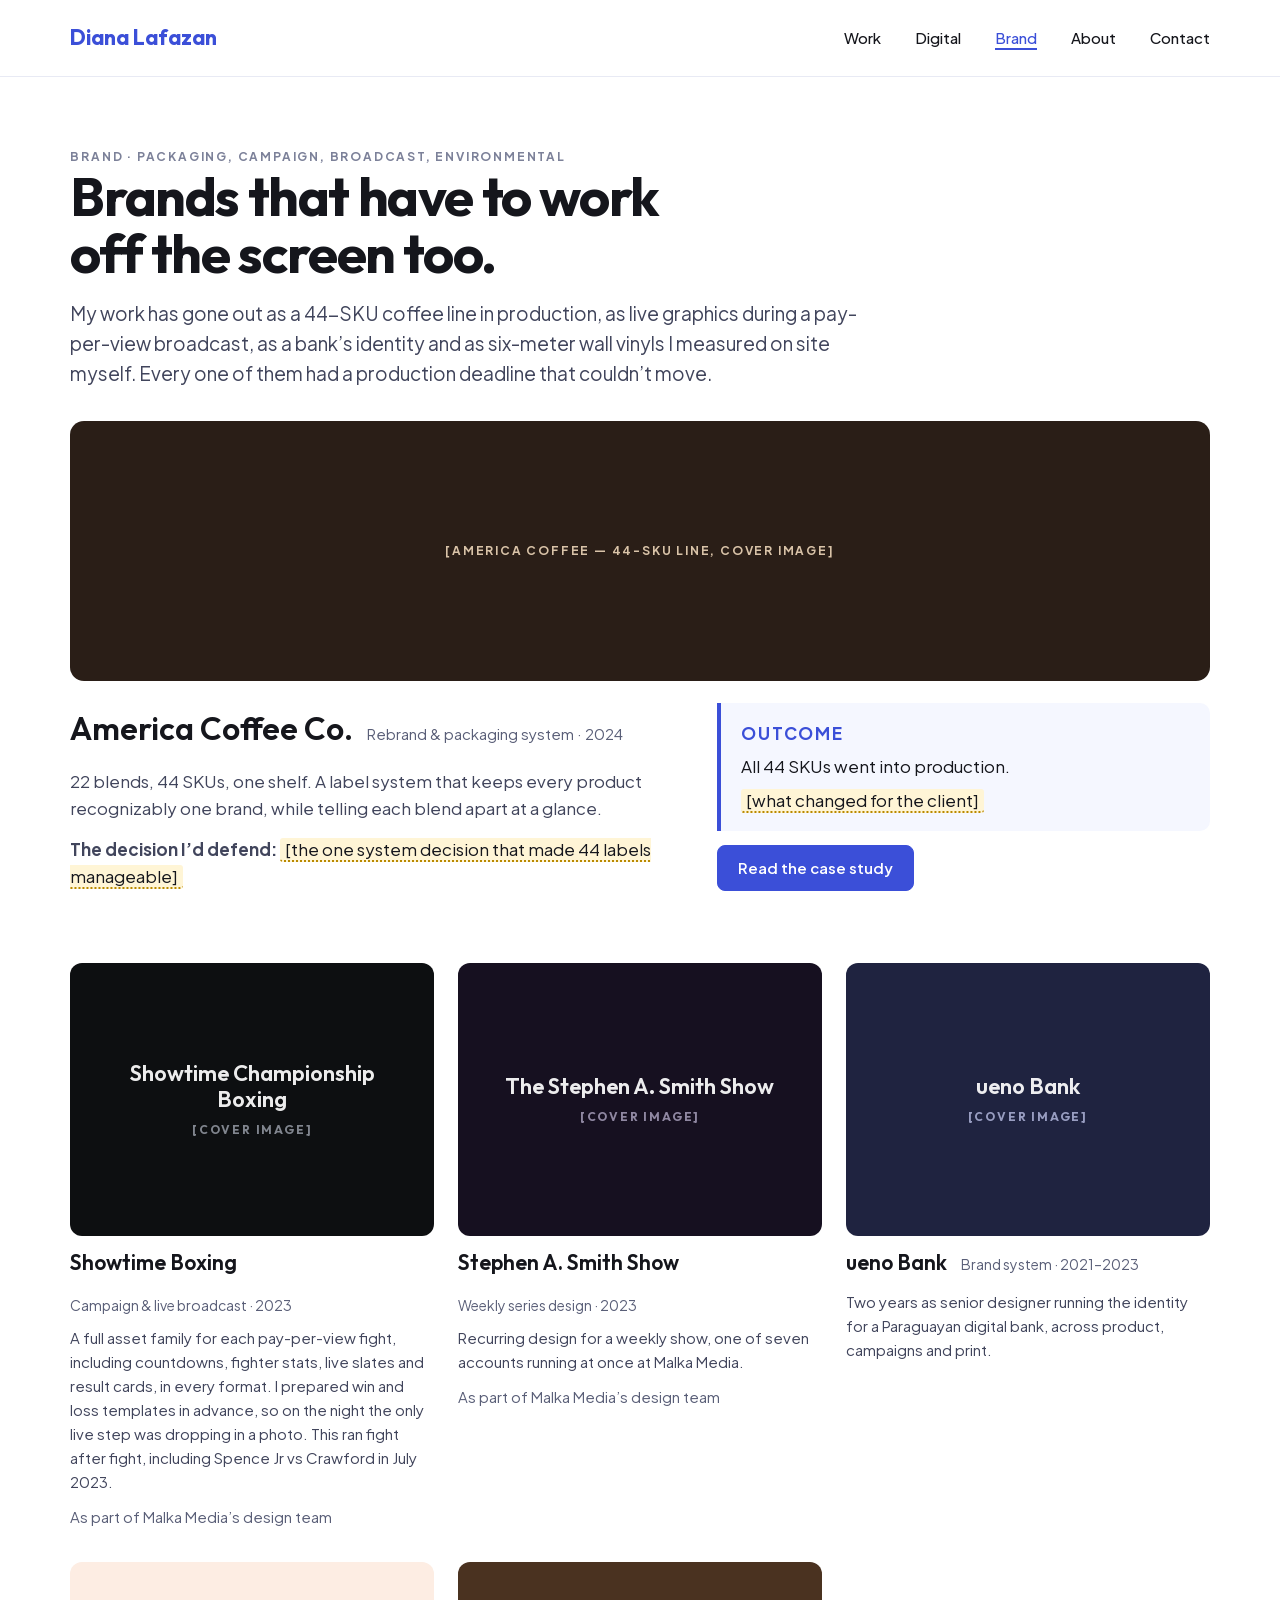
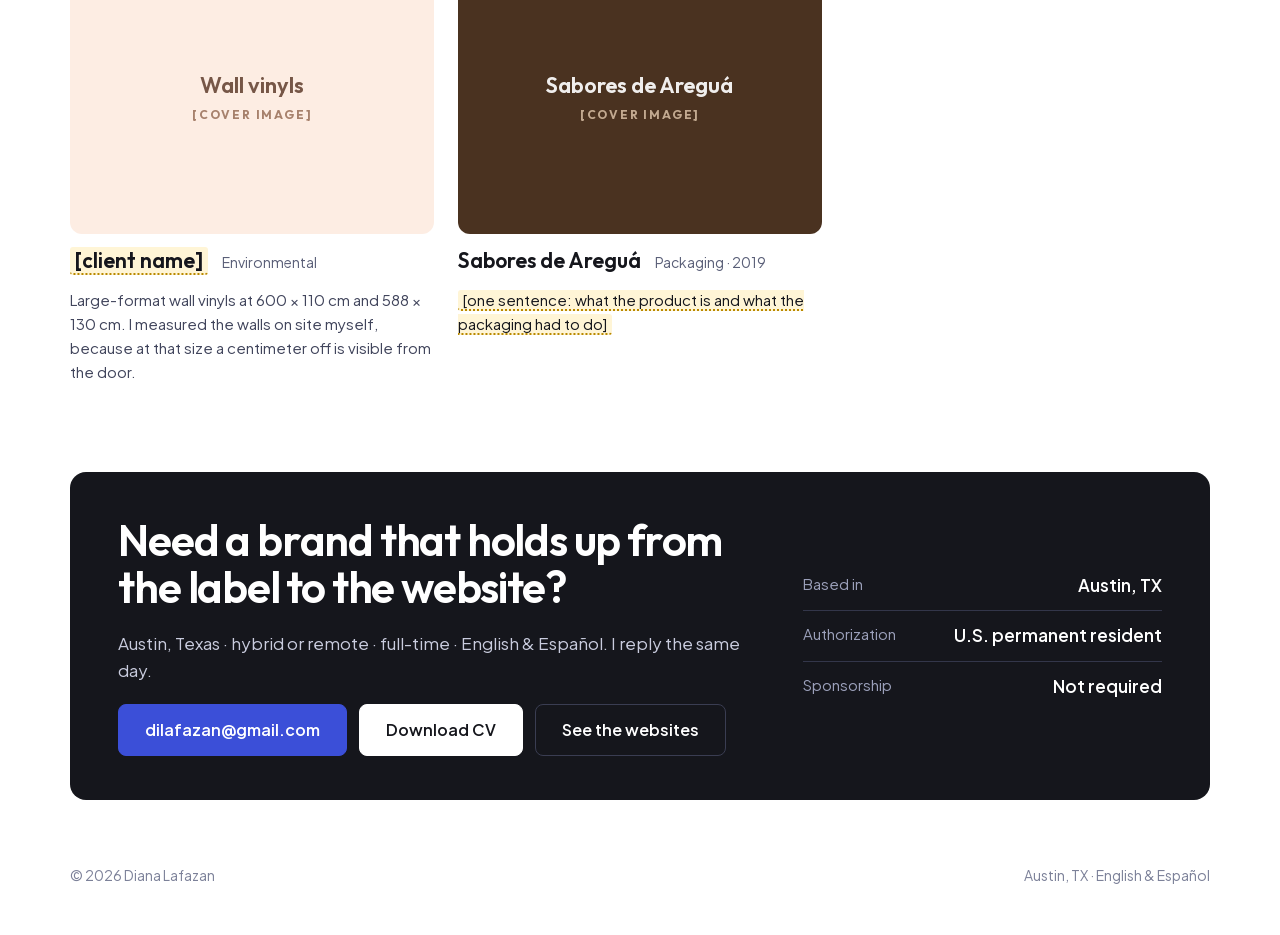
==== brand/index.html @ 466dcdf3 "Portfolio site: home, work, digital, brand and two case studies Co-Authored-By: Claude Opus 5.5 <nor" ====
<!DOCTYPE html>
<html lang="en">
<head>
  <meta charset="utf-8">
  <meta name="viewport" content="width=device-width, initial-scale=1">
  <title>Brand — Diana Lafazan</title>
  <meta name="description" content="Brand, packaging, campaign, broadcast and environmental work by Diana Lafazan: America Coffee, Showtime Championship Boxing, The Stephen A. Smith Show, ueno Bank and more.">
  <link rel="stylesheet" href="../assets/css/site.css">
</head>
<body>

<header class="site-header">
  <div class="wrap">
    <a class="brand-name" href="../">Diana Lafazan</a>
    <nav class="site-nav" aria-label="Main">
      <a href="../work/">Work</a>
      <a href="../digital/">Digital</a>
      <a href="../brand/" aria-current="page">Brand</a>
      <a href="../#about">About</a>
      <a href="mailto:dilafazan@gmail.com">Contact</a>
    </nav>
  </div>
</header>

<main class="wrap">
  <section class="page-head">
    <span class="eyebrow">Brand · packaging, campaign, broadcast, environmental</span>
    <h1>Brands that have to work off the screen too.</h1>
    <p>My work has gone out as a 44-SKU coffee line in production, as live graphics during a pay-per-view broadcast, as a bank’s identity and as six-meter wall vinyls I measured on site myself. Every one of them had a production deadline that couldn’t move.</p>
  </section>

  <article class="feature">
    <a class="media" href="../work/america-coffee.html" style="background: #2A1E17;"><span class="eyebrow" style="color: #D9C3A8;">[America Coffee — 44-SKU line, cover image]</span></a>
    <div class="stack">
      <div class="title-row"><h3>America Coffee Co.</h3><span class="meta">Rebrand &amp; packaging system · 2024</span></div>
      <p>22 blends, 44 SKUs, one shelf. A label system that keeps every product recognizably one brand, while telling each blend apart at a glance.</p>
      <p><strong>The decision I’d defend:</strong> <span class="fill">[the one system decision that made 44 labels manageable]</span></p>
    </div>
    <div class="stack">
      <div class="outcome">
        <span class="eyebrow">Outcome</span>
        <span>All 44 SKUs went into production.</span>
        <span><span class="fill">[what changed for the client]</span></span>
      </div>
      <a class="btn primary small" href="../work/america-coffee.html" style="align-self: flex-start;">Read the case study</a>
    </div>
  </article>

  <section class="section" style="padding-top: 16px;">
    <div class="grid">
      <a class="card" href="https://www.behance.net/dilafazan" target="_blank" rel="noopener">
        <div class="thumb" style="background: #0D0F11;"><span class="label">Showtime Championship Boxing<br><span class="eyebrow" style="color: #8A8F99;">[cover image]</span></span></div>
        <div class="title-row"><h3>Showtime Boxing</h3><span class="tag">Campaign &amp; live broadcast · 2023</span></div>
        <p>A full asset family for each pay-per-view fight, including countdowns, fighter stats, live slates and result cards, in every format. I prepared win and loss templates in advance, so on the night the only live step was dropping in a photo. This ran fight after fight, including Spence Jr vs Crawford in July 2023.</p>
        <p class="facts">As part of Malka Media’s design team</p>
      </a>
      <a class="card" href="https://www.behance.net/dilafazan" target="_blank" rel="noopener">
        <div class="thumb" style="background: #161020;"><span class="label">The Stephen A. Smith Show<br><span class="eyebrow" style="color: #9A92AD;">[cover image]</span></span></div>
        <div class="title-row"><h3>Stephen A. Smith Show</h3><span class="tag">Weekly series design · 2023</span></div>
        <p>Recurring design for a weekly show, one of seven accounts running at once at Malka Media.</p>
        <p class="facts">As part of Malka Media’s design team</p>
      </a>
      <a class="card" href="https://www.behance.net/dilafazan" target="_blank" rel="noopener">
        <div class="thumb" style="background: #1F2340;"><span class="label">ueno Bank<br><span class="eyebrow" style="color: #A3A8CC;">[cover image]</span></span></div>
        <div class="title-row"><h3>ueno Bank</h3><span class="tag">Brand system · 2021–2023</span></div>
        <p>Two years as senior designer running the identity for a Paraguayan digital bank, across product, campaigns and print.</p>
      </a>
      <a class="card" href="https://www.behance.net/dilafazan" target="_blank" rel="noopener">
        <div class="thumb" style="background: #FDEDE3; color: #6B4A3A;"><span class="label">Wall vinyls<br><span class="eyebrow" style="color: #A07862;">[cover image]</span></span></div>
        <div class="title-row"><h3><span class="fill">[client name]</span></h3><span class="tag">Environmental</span></div>
        <p>Large-format wall vinyls at 600 × 110 cm and 588 × 130 cm. I measured the walls on site myself, because at that size a centimeter off is visible from the door.</p>
      </a>
      <a class="card" href="https://www.behance.net/dilafazan" target="_blank" rel="noopener">
        <div class="thumb" style="background: #4A3220;"><span class="label">Sabores de Areguá<br><span class="eyebrow" style="color: #CDB49A;">[cover image]</span></span></div>
        <div class="title-row"><h3>Sabores de Areguá</h3><span class="tag">Packaging · 2019</span></div>
        <p><span class="fill">[one sentence: what the product is and what the packaging had to do]</span></p>
      </a>
    </div>
  </section>

  <section class="hire">
    <div class="stack" style="gap: 20px;">
      <h2>Need a brand that holds up from the label to the website?</h2>
      <p>Austin, Texas · hybrid or remote · full-time · English &amp; Español. I reply the same day.</p>
      <div class="btn-row">
        <a class="btn primary" href="mailto:dilafazan@gmail.com">dilafazan@gmail.com</a>
        <a class="btn white" href="../assets/Diana-Lafazan-CV.pdf">Download CV</a>
        <a class="btn" href="../digital/">See the websites</a>
      </div>
    </div>
    <div class="rows">
      <div><span>Based in</span><b>Austin, TX</b></div>
      <div><span>Authorization</span><b>U.S. permanent resident</b></div>
      <div><span>Sponsorship</span><b>Not required</b></div>
    </div>
  </section>
</main>

<footer class="site-footer">
  <div class="wrap"><span>© 2026 Diana Lafazan</span><span>Austin, TX · English &amp; Español</span></div>
</footer>

</body>
</html>
---- assets/css/site.css ----
/* Fonts — Outfit (display) + Plus Jakarta Sans (text), self-hosted. Both OFL. */
@font-face { font-family: 'Outfit'; font-weight: 400 700; font-display: swap; src: url(../fonts/outfit-latin.woff2) format('woff2'); }
@font-face { font-family: 'Plus Jakarta Sans'; font-weight: 400 700; font-display: swap; src: url(../fonts/jakarta-latin.woff2) format('woff2');
  unicode-range: U+0000-00FF, U+0131, U+0152-0153, U+02BB-02BC, U+02C6, U+02DA, U+02DC, U+2000-206F, U+20AC, U+2122, U+2191, U+2193, U+2212, U+2215, U+FEFF, U+FFFD; }
@font-face { font-family: 'Plus Jakarta Sans'; font-weight: 400 700; font-display: swap; src: url(../fonts/jakarta-latin-ext.woff2) format('woff2');
  unicode-range: U+0100-02BA, U+02BD-02C5, U+02C7-02CC, U+02CE-02D7, U+02DD-02FF, U+1E00-1E9F, U+2020, U+20A0-20AB, U+20AD-20C4, U+2113, U+2C60-2C7F, U+A720-A7FF; }

:root {
  --blue: #3B4FD8;
  --ink: #15161C;
  --text: #41455C;
  --muted: #5A5F78;
  --faint: #7C8199;
  --line: #E8EAF4;
  --tint: #F5F7FF;
  --tint-2: #F1F3FD;
  --bg: #FFFFFF;
  --gap-fill: #FFF5D6;
  --gap-line: #B98900;
  --gutter: clamp(16px, 5.5vw, 80px);
  --max: 1280px;
}

* { box-sizing: border-box; }
html { -webkit-text-size-adjust: 100%; }
body { margin: 0; background: var(--bg); color: var(--ink); font: 17px/1.6 'Plus Jakarta Sans', system-ui, sans-serif; -webkit-font-smoothing: antialiased; }
img { max-width: 100%; display: block; }
a { color: inherit; text-decoration: none; }
a:hover { color: var(--blue); }
:focus-visible { outline: 2px solid var(--blue); outline-offset: 3px; border-radius: 4px; }
h1, h2, h3, .d { font-family: 'Outfit', system-ui, sans-serif; margin: 0; }
p { margin: 0; color: var(--text); }

.wrap { max-width: calc(var(--max) + 2 * var(--gutter)); margin: 0 auto; padding: 0 var(--gutter); }
.eyebrow { font-size: 12px; font-weight: 700; letter-spacing: 1.8px; text-transform: uppercase; color: var(--faint); }
.stack { display: flex; flex-direction: column; gap: 14px; }

/* Placeholder for facts Diana still has to supply. Visible on purpose — never ship one. */
.fill { background: var(--gap-fill); border-bottom: 2px dotted var(--gap-line); padding: 0 5px; border-radius: 3px; color: var(--ink); }

/* ── Header ── */
.site-header { border-bottom: 1px solid var(--line); }
.site-header .wrap { display: flex; align-items: center; justify-content: space-between; gap: 24px; min-height: 76px; flex-wrap: wrap; }
.brand-name { font-family: 'Outfit', sans-serif; font-size: 21px; font-weight: 700; color: var(--blue); }
.site-nav { display: flex; align-items: center; gap: clamp(16px, 3vw, 34px); font-size: 15px; font-weight: 500; flex-wrap: wrap; }
.site-nav a[aria-current="page"] { color: var(--blue); box-shadow: inset 0 -2px 0 var(--blue); }
@media (max-width: 640px) { .site-header .wrap { padding-top: 14px; padding-bottom: 14px; } .site-nav { gap: 18px; } }

/* ── Buttons ── */
.btn { display: inline-flex; align-items: center; height: 52px; padding: 0 26px; border-radius: 8px; font-size: 16px; font-weight: 600; border: 1.5px solid #D4D9F0; color: var(--ink); }
.btn.primary { background: var(--blue); border-color: var(--blue); color: #fff; }
.btn.primary:hover { background: #2B3AA8; color: #fff; }
.btn.small { height: 46px; padding: 0 20px; font-size: 15px; }
.btn-row { display: flex; gap: 12px; flex-wrap: wrap; }

/* ── Hero ── */
.hero { padding: clamp(40px, 6vw, 72px) 0 56px; }
.hero .wrap { display: grid; grid-template-columns: minmax(0, 7fr) minmax(0, 5fr); gap: 40px 56px; align-items: center; }
.hero h1 { font-size: clamp(40px, 5.2vw, 64px); line-height: 1.02; font-weight: 700; letter-spacing: -1.8px; }
.hero .lede { font-size: 19px; }
.hero figure { margin: 0; }
.hero figure img { width: 100%; height: 480px; object-fit: cover; object-position: 56% 28%; border-radius: 14px 14px 0 0; }
.hero figcaption { background: var(--blue); color: #fff; padding: 16px 22px; border-radius: 0 0 14px 14px; font-weight: 500; font-size: 16px; }
@media (max-width: 860px) { .hero .wrap { grid-template-columns: 1fr; } .hero figure img { height: 360px; } }

.page-head { padding: clamp(40px, 6vw, 64px) 0 32px; }
.page-head h1 { font-size: clamp(36px, 4.4vw, 54px); line-height: 1.05; font-weight: 700; letter-spacing: -1.4px; max-width: 18ch; }
.page-head p { max-width: 62ch; margin-top: 16px; font-size: 19px; }

/* ── Numbers row ── */
.numbers { display: grid; grid-template-columns: repeat(4, minmax(0, 1fr)); gap: 28px; padding: 30px 0; border-top: 1px solid var(--line); border-bottom: 1px solid var(--line); }
.numbers b { display: block; font: 600 34px/1 'Outfit', sans-serif; color: var(--blue); margin-bottom: 8px; }
.numbers span { font-size: 15px; color: var(--muted); line-height: 1.45; display: block; }
@media (max-width: 860px) { .numbers { grid-template-columns: repeat(2, minmax(0, 1fr)); } }

.credits { text-align: center; padding: 26px 0; color: var(--muted); }
.credits strong { color: var(--ink); }

/* ── Two doors: digital / brand ── */
.doors { display: grid; grid-template-columns: 1fr 1fr; gap: 24px; }
.door { display: flex; flex-direction: column; gap: 12px; padding: 32px; border-radius: 16px; border: 1px solid var(--line); background: var(--tint); transition: border-color .15s; }
.door:hover { border-color: var(--blue); color: inherit; }
.door h3 { font-size: 28px; font-weight: 600; }
.door .go { color: var(--blue); font-weight: 600; margin-top: auto; }
@media (max-width: 760px) { .doors { grid-template-columns: 1fr; } }

/* ── Sections ── */
.section { padding-top: clamp(56px, 7vw, 88px); }
.section-head { display: flex; align-items: baseline; gap: 14px; flex-wrap: wrap; margin-bottom: 24px; }
.section-head h2 { font-size: clamp(30px, 3.2vw, 40px); font-weight: 600; letter-spacing: -0.8px; }
.section-head span { color: var(--muted); font-size: 15px; }

/* ── Featured project ── */
.feature { display: grid; grid-template-columns: minmax(0, 6fr) minmax(0, 5fr); gap: 22px 56px; padding-bottom: 56px; }
.feature + .feature { padding-top: 8px; }
.feature .media { grid-column: 1 / -1; border-radius: 14px; overflow: hidden; display: flex; align-items: center; justify-content: center; min-height: 260px; }
.feature .media img { width: 100%; height: clamp(280px, 40vw, 540px); object-fit: cover; }
.feature .media.contain img { object-fit: contain; height: clamp(280px, 36vw, 480px); padding: 24px 0 0; }
.feature h3 { font-size: 32px; font-weight: 600; }
.feature .meta { font-size: 15px; color: var(--muted); }
.title-row { display: flex; align-items: baseline; gap: 14px; flex-wrap: wrap; }
.outcome { background: var(--tint); border-left: 4px solid var(--blue); border-radius: 0 10px 10px 0; padding: 18px 20px; display: flex; flex-direction: column; gap: 8px; }
.outcome .eyebrow { color: var(--blue); }
.outcome span { font-size: 17px; line-height: 1.5; }
.facts { font-size: 15px; color: var(--muted); line-height: 1.7; }
.facts strong { color: var(--ink); }
.facts a { color: var(--blue); font-weight: 600; }
@media (max-width: 860px) { .feature { grid-template-columns: 1fr; } }

/* ── Project grid ── */
.grid { display: grid; grid-template-columns: repeat(3, minmax(0, 1fr)); gap: 32px 24px; }
.card { display: flex; flex-direction: column; gap: 10px; }
.card .thumb { aspect-ratio: 4 / 3; border-radius: 12px; overflow: hidden; display: flex; align-items: center; justify-content: center; color: #fff; }
.card .thumb img { width: 100%; height: 100%; object-fit: cover; }
.card .thumb.contain img { object-fit: contain; padding-top: 16px; }
.card .thumb .label { font: 600 22px/1.2 'Outfit', sans-serif; padding: 24px; text-align: center; opacity: .92; }
.card h3 { font-size: 21px; font-weight: 600; }
.card .tag { font-size: 14px; color: var(--muted); }
.card p { font-size: 15px; }
.card .link { font-size: 15px; font-weight: 600; color: var(--blue); }
.card:hover h3 { color: var(--blue); }
.chips { display: flex; gap: 6px; flex-wrap: wrap; }
.chip { font-size: 12px; font-weight: 600; padding: 3px 9px; border-radius: 99px; background: var(--tint-2); color: var(--muted); }
@media (max-width: 960px) { .grid { grid-template-columns: repeat(2, minmax(0, 1fr)); } }
@media (max-width: 600px) { .grid { grid-template-columns: 1fr; } }

/* ── How I work ── */
.how { display: grid; grid-template-columns: repeat(3, minmax(0, 1fr)); gap: 32px; padding: 36px 40px; border-radius: 16px; background: var(--tint); }
.how h3 { font-size: 21px; font-weight: 600; color: var(--blue); margin-bottom: 10px; }
.how p { font-size: 16px; }
@media (max-width: 860px) { .how { grid-template-columns: 1fr; padding: 28px 24px; } }

/* ── About ── */
.about { display: grid; grid-template-columns: minmax(0, 6fr) minmax(0, 5fr); gap: 40px 56px; }
.about h2 { font-size: 34px; font-weight: 600; margin-bottom: 4px; }
.rows > div { display: flex; justify-content: space-between; gap: 16px; padding: 11px 0; border-bottom: 1px solid var(--line); }
.rows > div:last-child { border-bottom: 0; }
.rows b { font-weight: 600; }
.rows span { font-size: 15px; color: var(--muted); text-align: right; }
.edu { display: flex; flex-direction: column; gap: 8px; padding-top: 12px; font-size: 16px; color: var(--text); }
@media (max-width: 860px) { .about { grid-template-columns: 1fr; } }

/* ── Contact / for recruiters ── */
.hire { margin: clamp(56px, 7vw, 88px) 0 40px; padding: clamp(28px, 4vw, 44px) clamp(22px, 4vw, 48px); border-radius: 16px; background: var(--ink); color: #fff;
  display: grid; grid-template-columns: minmax(0, 7fr) minmax(0, 4fr); gap: 32px 56px; align-items: center; }
.hire h2 { font-size: clamp(30px, 3.4vw, 44px); line-height: 1.08; font-weight: 600; letter-spacing: -1.2px; }
.hire p { color: #C9CCDE; }
.hire .btn { border-color: #3A3D52; color: #fff; }
.hire .btn.white { background: #fff; border-color: #fff; color: var(--ink); }
.hire .btn.primary { border-color: var(--blue); }
.hire .rows > div { border-color: #33364A; }
.hire .rows span { color: #9BA0BA; text-align: left; }
.hire .rows b { text-align: right; }
@media (max-width: 860px) { .hire { grid-template-columns: 1fr; } }

.site-footer { padding: 24px 0 48px; color: var(--faint); font-size: 14px; }
.site-footer .wrap { display: flex; justify-content: space-between; gap: 16px; flex-wrap: wrap; }

/* ── Case study pages ── */
.case-head { padding: clamp(40px, 6vw, 64px) 0 28px; }
.case-head h1 { font-size: clamp(36px, 4.6vw, 58px); line-height: 1.04; font-weight: 700; letter-spacing: -1.5px; max-width: 20ch; margin-top: 10px; }
.case-head .lede { font-size: 19px; max-width: 62ch; margin-top: 18px; }
.case-meta { display: grid; grid-template-columns: repeat(4, minmax(0, 1fr)); gap: 20px; padding: 22px 0; margin-top: 28px; border-top: 1px solid var(--line); border-bottom: 1px solid var(--line); }
.case-meta span { display: block; }
.case-meta .eyebrow { margin-bottom: 4px; }
.case-meta a { color: var(--blue); font-weight: 600; }
@media (max-width: 760px) { .case-meta { grid-template-columns: 1fr 1fr; } }
.prose { max-width: 70ch; }
.prose h2 { font-size: 30px; font-weight: 600; letter-spacing: -0.6px; margin: 56px 0 14px; }
.prose p + p { margin-top: 14px; }
.prose ul { color: var(--text); padding-left: 20px; margin: 14px 0 0; }
.prose li + li { margin-top: 6px; }
.figure { margin: 40px 0 0; }
.figure img { width: 100%; border-radius: 14px; border: 1px solid var(--line); }
.figure figcaption { font-size: 14px; color: var(--muted); margin-top: 10px; }
.placeholder { border-radius: 14px; background: var(--tint-2); border: 1px dashed #C9CFEF; min-height: 280px; display: flex; align-items: center; justify-content: center; text-align: center; padding: 24px; }
.table { width: 100%; border-collapse: collapse; margin-top: 18px; font-size: 15px; }
.table th { text-align: left; font-size: 12px; letter-spacing: 1.4px; text-transform: uppercase; color: var(--faint); padding: 10px 12px 10px 0; border-bottom: 1px solid var(--line); }
.table td { padding: 14px 12px 14px 0; border-bottom: 1px solid var(--line); vertical-align: top; color: var(--text); }
.table td:first-child { color: var(--ink); font-weight: 600; }
.table-scroll { overflow-x: auto; }
.next { display: flex; justify-content: space-between; gap: 16px; flex-wrap: wrap; margin-top: 64px; padding-top: 24px; border-top: 1px solid var(--line); font-weight: 600; }
.next a { color: var(--blue); }
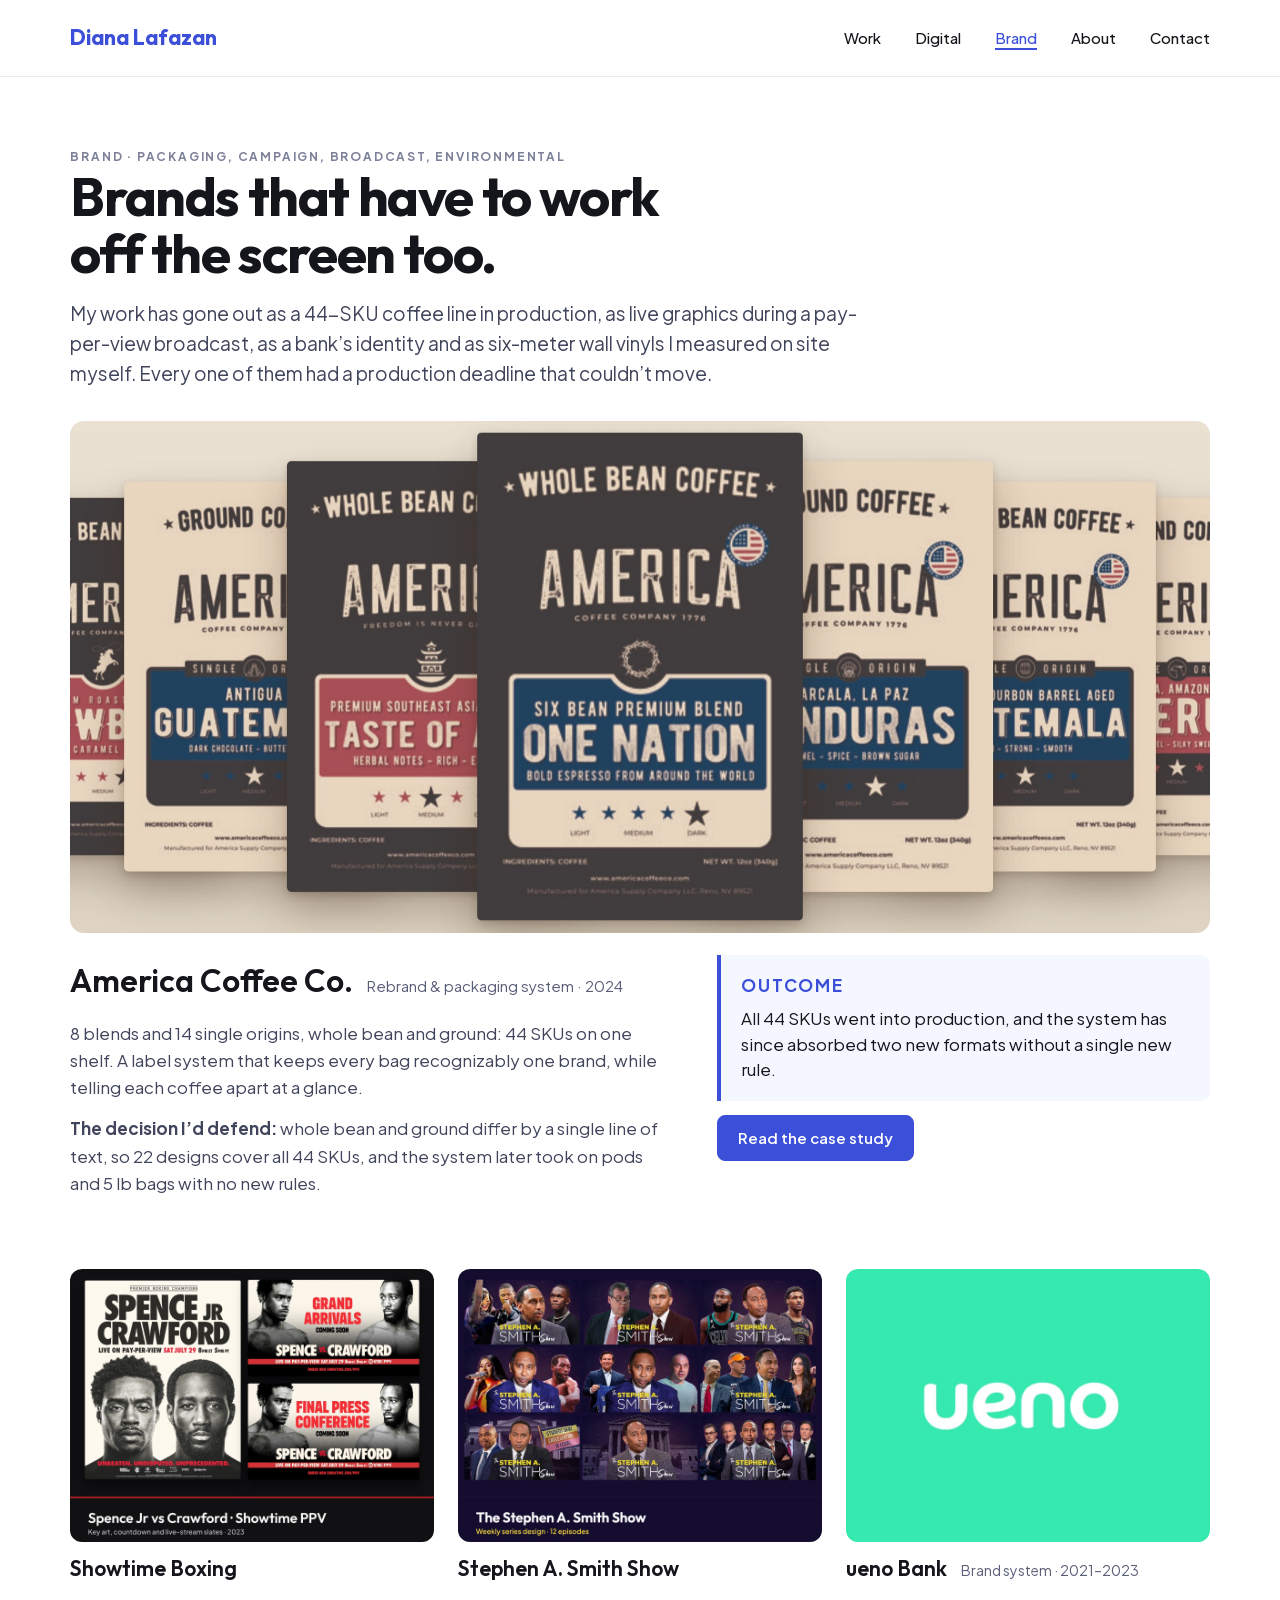
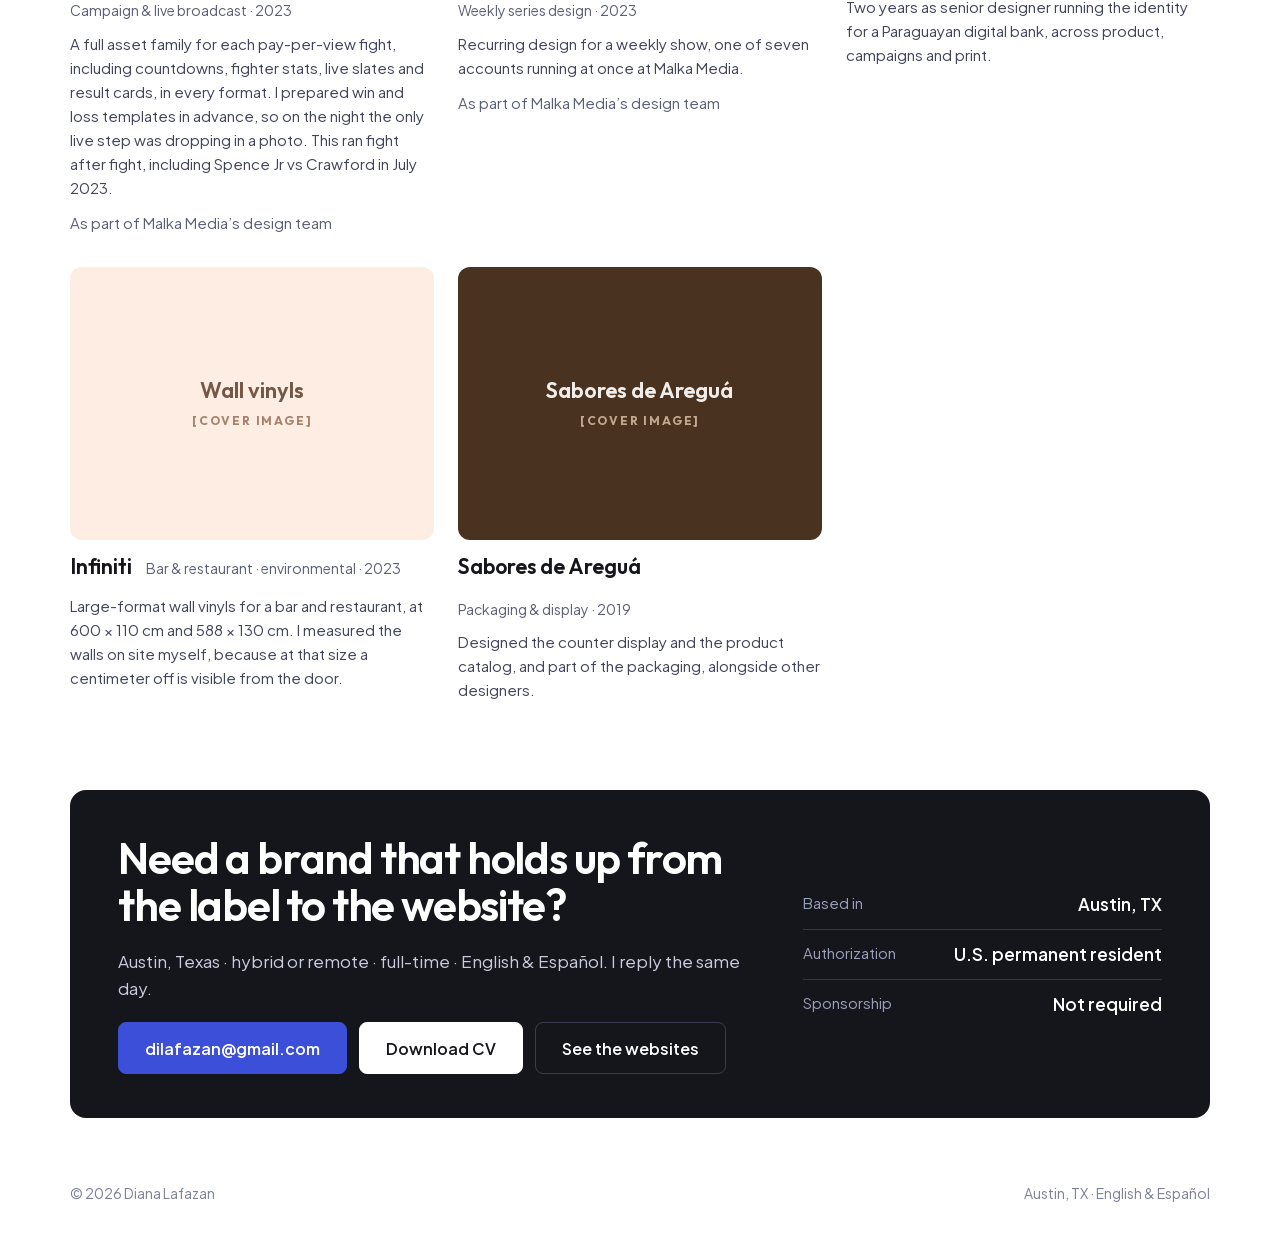
==== commit 31139368: "Add two CVs, America Coffee case study, covers and ueno animation - Brand & Digital and UX/UI & Web " ====
--- a/brand/index.html
+++ b/brand/index.html
@@ -30,17 +30,16 @@
   </section>
 
   <article class="feature">
-    <a class="media" href="../work/america-coffee.html" style="background: #2A1E17;"><span class="eyebrow" style="color: #D9C3A8;">[America Coffee — 44-SKU line, cover image]</span></a>
+    <a class="media" href="../work/america-coffee.html"><img src="../assets/img/01-america-coffee-hero.jpg" alt="America Coffee labels, blends and single origins side by side"></a>
     <div class="stack">
       <div class="title-row"><h3>America Coffee Co.</h3><span class="meta">Rebrand &amp; packaging system · 2024</span></div>
-      <p>22 blends, 44 SKUs, one shelf. A label system that keeps every product recognizably one brand, while telling each blend apart at a glance.</p>
-      <p><strong>The decision I’d defend:</strong> <span class="fill">[the one system decision that made 44 labels manageable]</span></p>
+      <p>8 blends and 14 single origins, whole bean and ground: 44 SKUs on one shelf. A label system that keeps every bag recognizably one brand, while telling each coffee apart at a glance.</p>
+      <p><strong>The decision I’d defend:</strong> whole bean and ground differ by a single line of text, so 22 designs cover all 44 SKUs, and the system later took on pods and 5 lb bags with no new rules.</p>
     </div>
     <div class="stack">
       <div class="outcome">
         <span class="eyebrow">Outcome</span>
-        <span>All 44 SKUs went into production.</span>
-        <span><span class="fill">[what changed for the client]</span></span>
+        <span>All 44 SKUs went into production, and the system has since absorbed two new formats without a single new rule.</span>
       </div>
       <a class="btn primary small" href="../work/america-coffee.html" style="align-self: flex-start;">Read the case study</a>
     </div>
@@ -48,32 +47,32 @@
 
   <section class="section" style="padding-top: 16px;">
     <div class="grid">
-      <a class="card" href="https://www.behance.net/dilafazan" target="_blank" rel="noopener">
-        <div class="thumb" style="background: #0D0F11;"><span class="label">Showtime Championship Boxing<br><span class="eyebrow" style="color: #8A8F99;">[cover image]</span></span></div>
+      <a class="card" href="https://www.behance.net/gallery/255116029/Showtime-Championship-Boxing-Campaign-Design" target="_blank" rel="noopener">
+        <div class="thumb"><img src="../assets/img/cover-showtime.jpg" alt="Spence Jr vs Crawford pay-per-view key art and slates for Showtime"></div>
         <div class="title-row"><h3>Showtime Boxing</h3><span class="tag">Campaign &amp; live broadcast · 2023</span></div>
         <p>A full asset family for each pay-per-view fight, including countdowns, fighter stats, live slates and result cards, in every format. I prepared win and loss templates in advance, so on the night the only live step was dropping in a photo. This ran fight after fight, including Spence Jr vs Crawford in July 2023.</p>
         <p class="facts">As part of Malka Media’s design team</p>
       </a>
-      <a class="card" href="https://www.behance.net/dilafazan" target="_blank" rel="noopener">
-        <div class="thumb" style="background: #161020;"><span class="label">The Stephen A. Smith Show<br><span class="eyebrow" style="color: #9A92AD;">[cover image]</span></span></div>
+      <a class="card" href="https://www.behance.net/gallery/255116809/The-Stephen-A-Smith-Show-Weekly-Series-Design" target="_blank" rel="noopener">
+        <div class="thumb"><img src="../assets/img/cover-sas.jpg" alt="Design for The Stephen A. Smith Show"></div>
         <div class="title-row"><h3>Stephen A. Smith Show</h3><span class="tag">Weekly series design · 2023</span></div>
         <p>Recurring design for a weekly show, one of seven accounts running at once at Malka Media.</p>
         <p class="facts">As part of Malka Media’s design team</p>
       </a>
-      <a class="card" href="https://www.behance.net/dilafazan" target="_blank" rel="noopener">
-        <div class="thumb" style="background: #1F2340;"><span class="label">ueno Bank<br><span class="eyebrow" style="color: #A3A8CC;">[cover image]</span></span></div>
+      <a class="card" href="https://www.behance.net/gallery/151566793/ueno-Bank-Brand-Campaigns" target="_blank" rel="noopener">
+        <div class="thumb"><video autoplay muted loop playsinline preload="metadata" poster="../assets/img/ueno-logo-still.jpg" aria-label="ueno Bank logo animation: the wordmark draws itself like flowing water"><source src="../assets/img/ueno-logo-animation.mp4" type="video/mp4"></video><img class="still" src="../assets/img/ueno-logo-still.jpg" alt="ueno Bank logo"></div>
         <div class="title-row"><h3>ueno Bank</h3><span class="tag">Brand system · 2021–2023</span></div>
         <p>Two years as senior designer running the identity for a Paraguayan digital bank, across product, campaigns and print.</p>
       </a>
-      <a class="card" href="https://www.behance.net/dilafazan" target="_blank" rel="noopener">
+      <div class="card">
         <div class="thumb" style="background: #FDEDE3; color: #6B4A3A;"><span class="label">Wall vinyls<br><span class="eyebrow" style="color: #A07862;">[cover image]</span></span></div>
-        <div class="title-row"><h3><span class="fill">[client name]</span></h3><span class="tag">Environmental</span></div>
-        <p>Large-format wall vinyls at 600 × 110 cm and 588 × 130 cm. I measured the walls on site myself, because at that size a centimeter off is visible from the door.</p>
-      </a>
-      <a class="card" href="https://www.behance.net/dilafazan" target="_blank" rel="noopener">
+        <div class="title-row"><h3>Infiniti</h3><span class="tag">Bar &amp; restaurant · environmental · 2023</span></div>
+        <p>Large-format wall vinyls for a bar and restaurant, at 600 × 110 cm and 588 × 130 cm. I measured the walls on site myself, because at that size a centimeter off is visible from the door.</p>
+      </div>
+      <a class="card" href="https://www.behance.net/gallery/84100173/Sabores-de-Aregua-Packaging-Counter-Display-Design" target="_blank" rel="noopener">
         <div class="thumb" style="background: #4A3220;"><span class="label">Sabores de Areguá<br><span class="eyebrow" style="color: #CDB49A;">[cover image]</span></span></div>
-        <div class="title-row"><h3>Sabores de Areguá</h3><span class="tag">Packaging · 2019</span></div>
-        <p><span class="fill">[one sentence: what the product is and what the packaging had to do]</span></p>
+        <div class="title-row"><h3>Sabores de Areguá</h3><span class="tag">Packaging &amp; display · 2019</span></div>
+        <p>Designed the counter display and the product catalog, and part of the packaging, alongside other designers.</p>
       </a>
     </div>
   </section>
@@ -84,7 +83,7 @@
       <p>Austin, Texas · hybrid or remote · full-time · English &amp; Español. I reply the same day.</p>
       <div class="btn-row">
         <a class="btn primary" href="mailto:dilafazan@gmail.com">dilafazan@gmail.com</a>
-        <a class="btn white" href="../assets/Diana-Lafazan-CV.pdf">Download CV</a>
+        <a class="btn white" href="../assets/Diana-Lafazan-CV-Brand-Designer.pdf" download>Download CV</a>
         <a class="btn" href="../digital/">See the websites</a>
       </div>
     </div>
--- a/assets/css/site.css
+++ b/assets/css/site.css
@@ -118,11 +118,11 @@
 .card .tag { font-size: 14px; color: var(--muted); }
 .card p { font-size: 15px; }
 .card .link { font-size: 15px; font-weight: 600; color: var(--blue); }
-.card:hover h3 { color: var(--blue); }
+a.card:hover h3 { color: var(--blue); }
 .chips { display: flex; gap: 6px; flex-wrap: wrap; }
 .chip { font-size: 12px; font-weight: 600; padding: 3px 9px; border-radius: 99px; background: var(--tint-2); color: var(--muted); }
 @media (max-width: 960px) { .grid { grid-template-columns: repeat(2, minmax(0, 1fr)); } }
-@media (max-width: 600px) { .grid { grid-template-columns: 1fr; } }
+@media (max-width: 600px) { .grid { grid-template-columns: minmax(0, 1fr); } }
 
 /* ── How I work ── */
 .how { display: grid; grid-template-columns: repeat(3, minmax(0, 1fr)); gap: 32px; padding: 36px 40px; border-radius: 16px; background: var(--tint); }
@@ -181,3 +181,9 @@
 .table-scroll { overflow-x: auto; }
 .next { display: flex; justify-content: space-between; gap: 16px; flex-wrap: wrap; margin-top: 64px; padding-top: 24px; border-top: 1px solid var(--line); font-weight: 600; }
 .next a { color: var(--blue); }
+
+/* Looping video thumbnails (ueno logo animation). The still replaces it for people who turn off motion. */
+.card { min-width: 0; }
+.card .thumb video { width: 100%; height: 100%; min-width: 0; object-fit: cover; display: block; }
+.card .thumb .still { display: none; }
+@media (prefers-reduced-motion: reduce) { .card .thumb video { display: none; } .card .thumb .still { display: block; } }
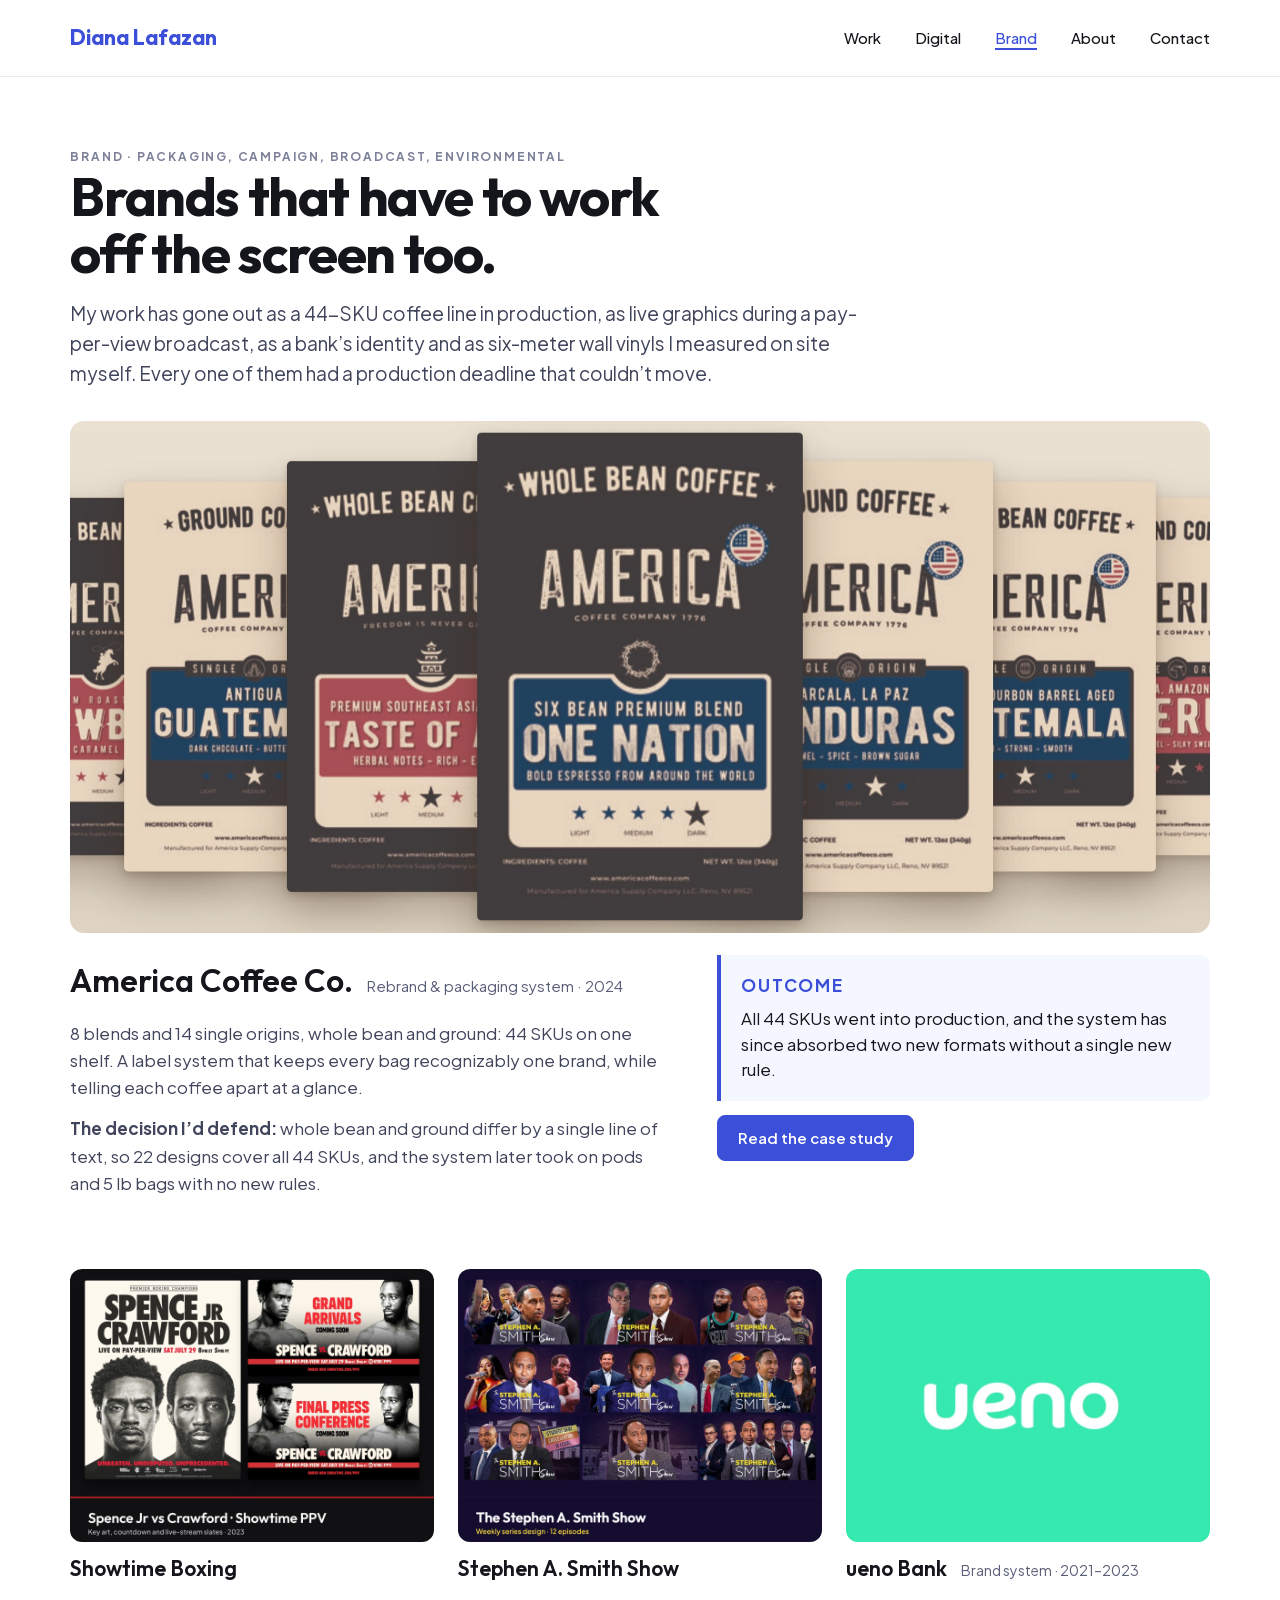
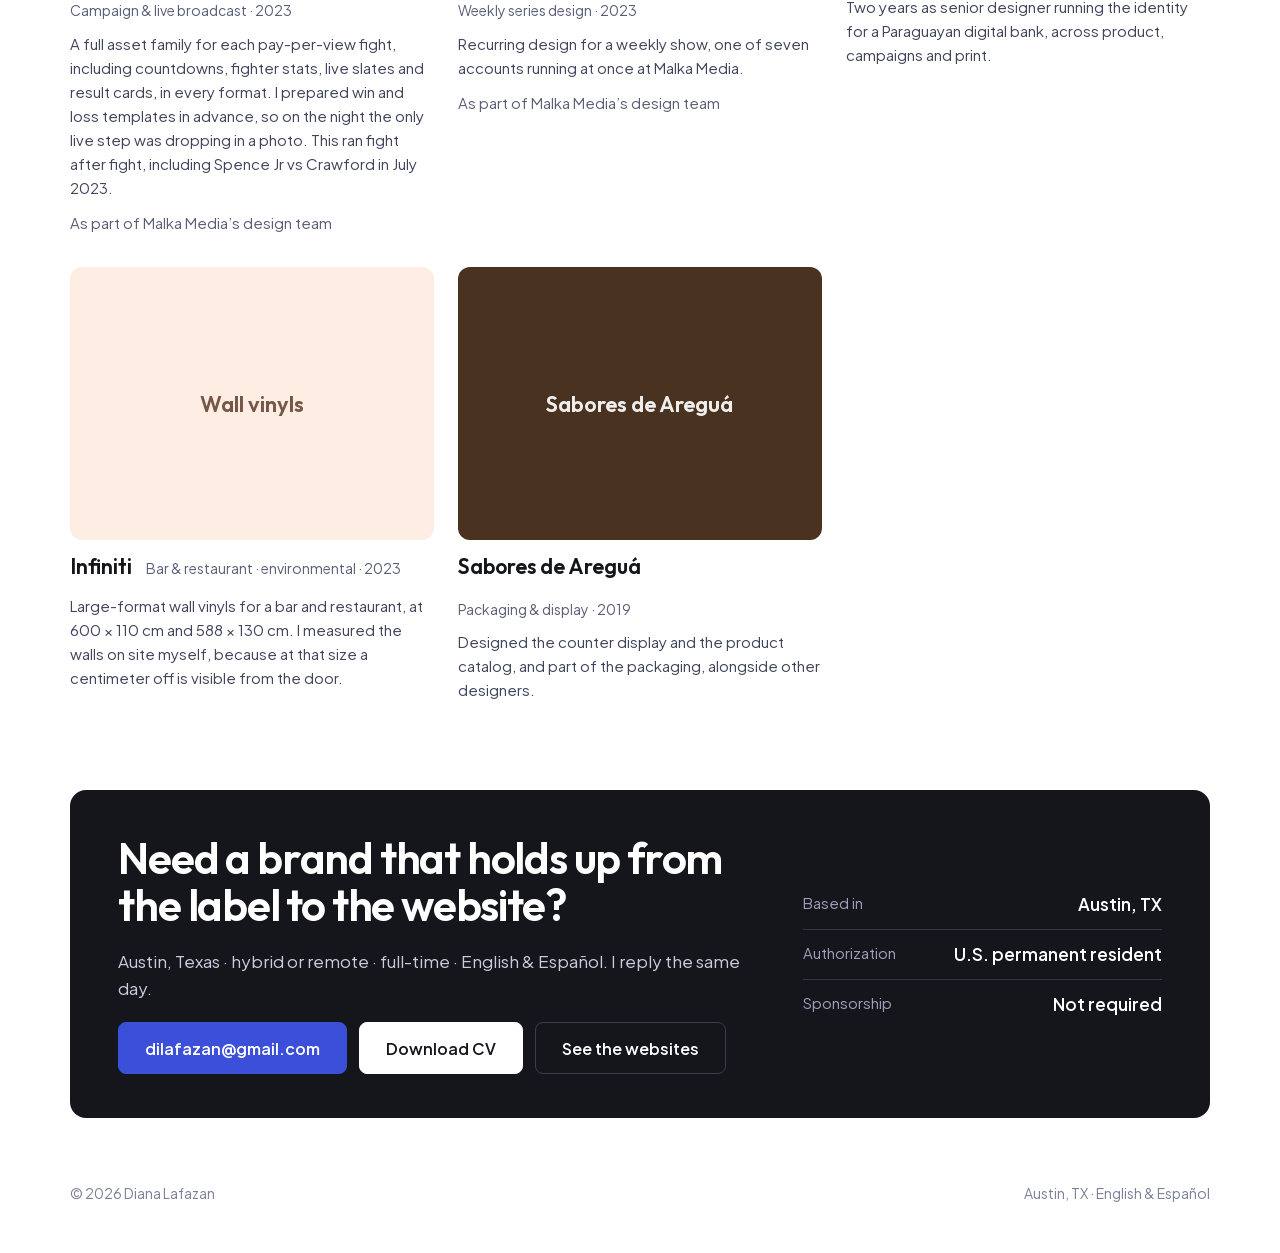
==== commit a9365307: "Prepare site for launch: remove placeholders, add Carmotor screenshot Unfinished fact lines are remo" ====
--- a/brand/index.html
+++ b/brand/index.html
@@ -65,12 +65,12 @@
         <p>Two years as senior designer running the identity for a Paraguayan digital bank, across product, campaigns and print.</p>
       </a>
       <div class="card">
-        <div class="thumb" style="background: #FDEDE3; color: #6B4A3A;"><span class="label">Wall vinyls<br><span class="eyebrow" style="color: #A07862;">[cover image]</span></span></div>
+        <div class="thumb" style="background: #FDEDE3; color: #6B4A3A;"><span class="label">Wall vinyls</span></div>
         <div class="title-row"><h3>Infiniti</h3><span class="tag">Bar &amp; restaurant · environmental · 2023</span></div>
         <p>Large-format wall vinyls for a bar and restaurant, at 600 × 110 cm and 588 × 130 cm. I measured the walls on site myself, because at that size a centimeter off is visible from the door.</p>
       </div>
       <a class="card" href="https://www.behance.net/gallery/84100173/Sabores-de-Aregua-Packaging-Counter-Display-Design" target="_blank" rel="noopener">
-        <div class="thumb" style="background: #4A3220;"><span class="label">Sabores de Areguá<br><span class="eyebrow" style="color: #CDB49A;">[cover image]</span></span></div>
+        <div class="thumb" style="background: #4A3220;"><span class="label">Sabores de Areguá</span></div>
         <div class="title-row"><h3>Sabores de Areguá</h3><span class="tag">Packaging &amp; display · 2019</span></div>
         <p>Designed the counter display and the product catalog, and part of the packaging, alongside other designers.</p>
       </a>
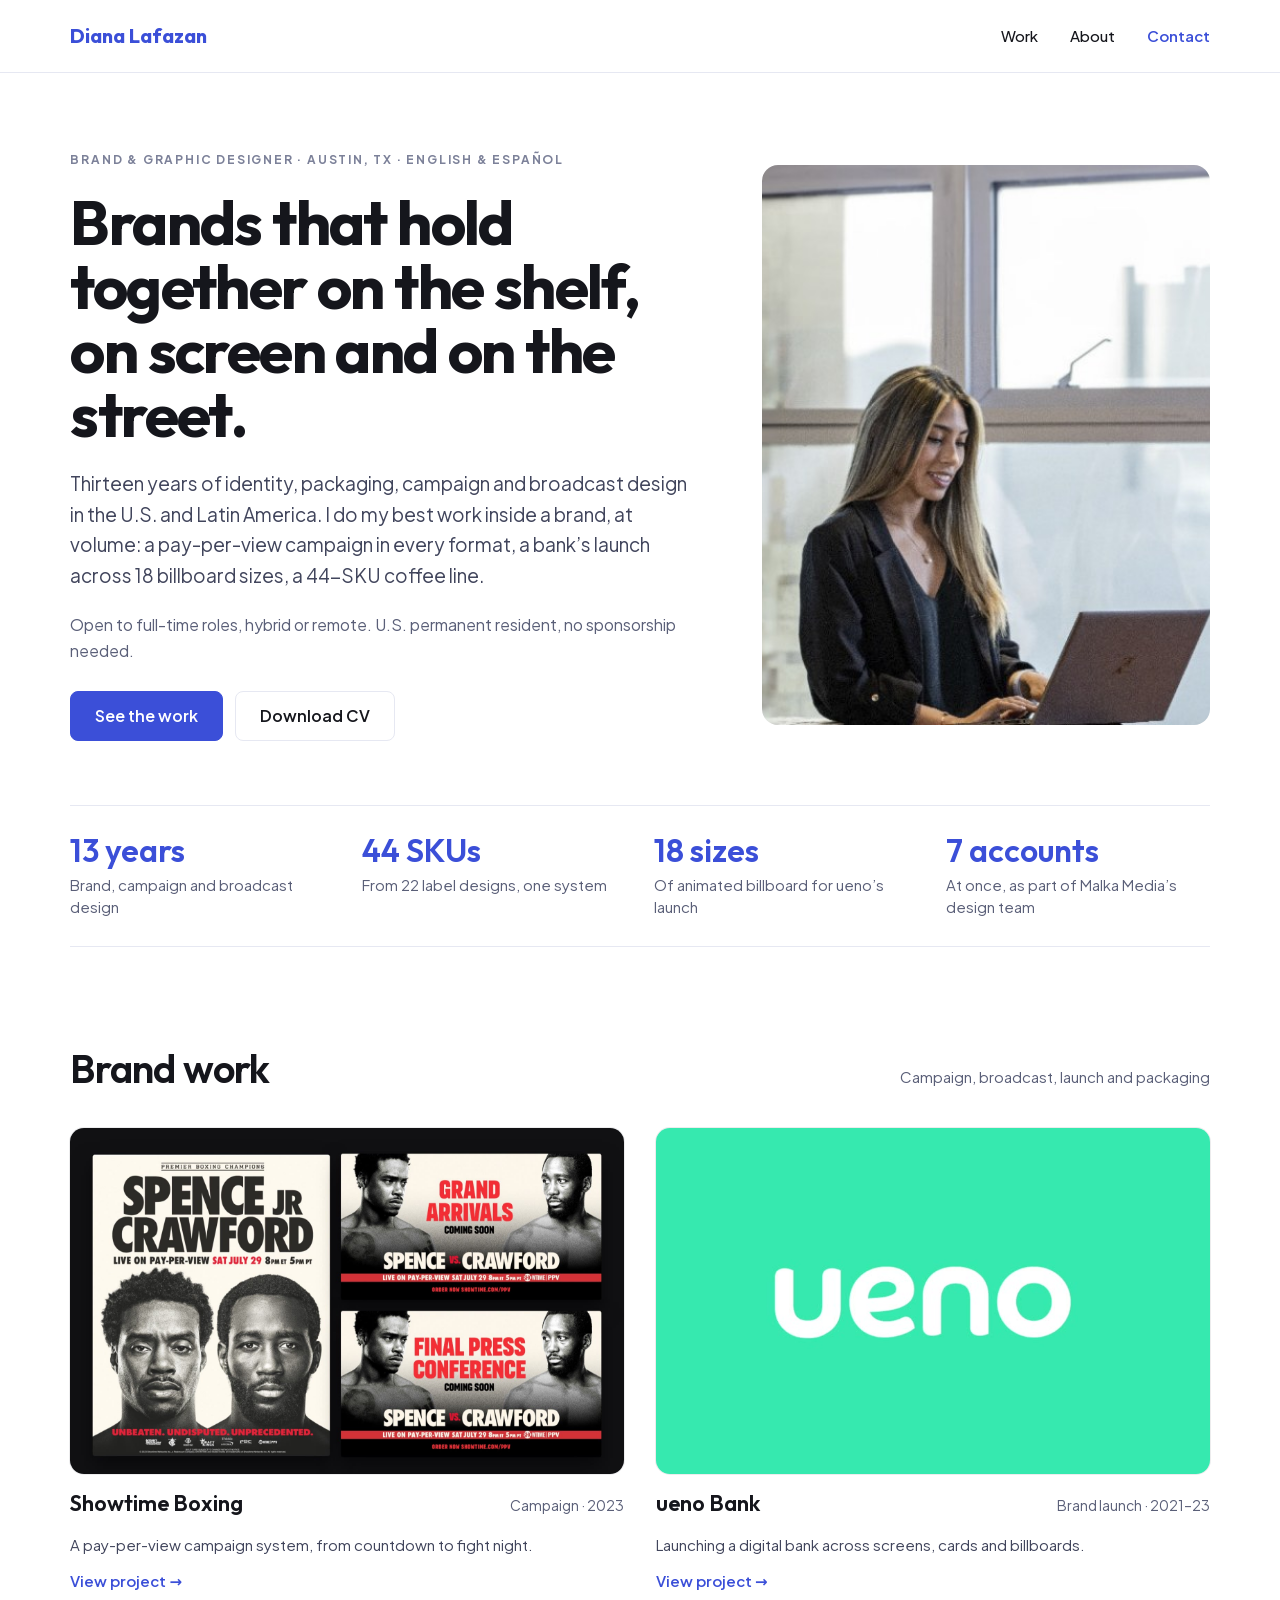
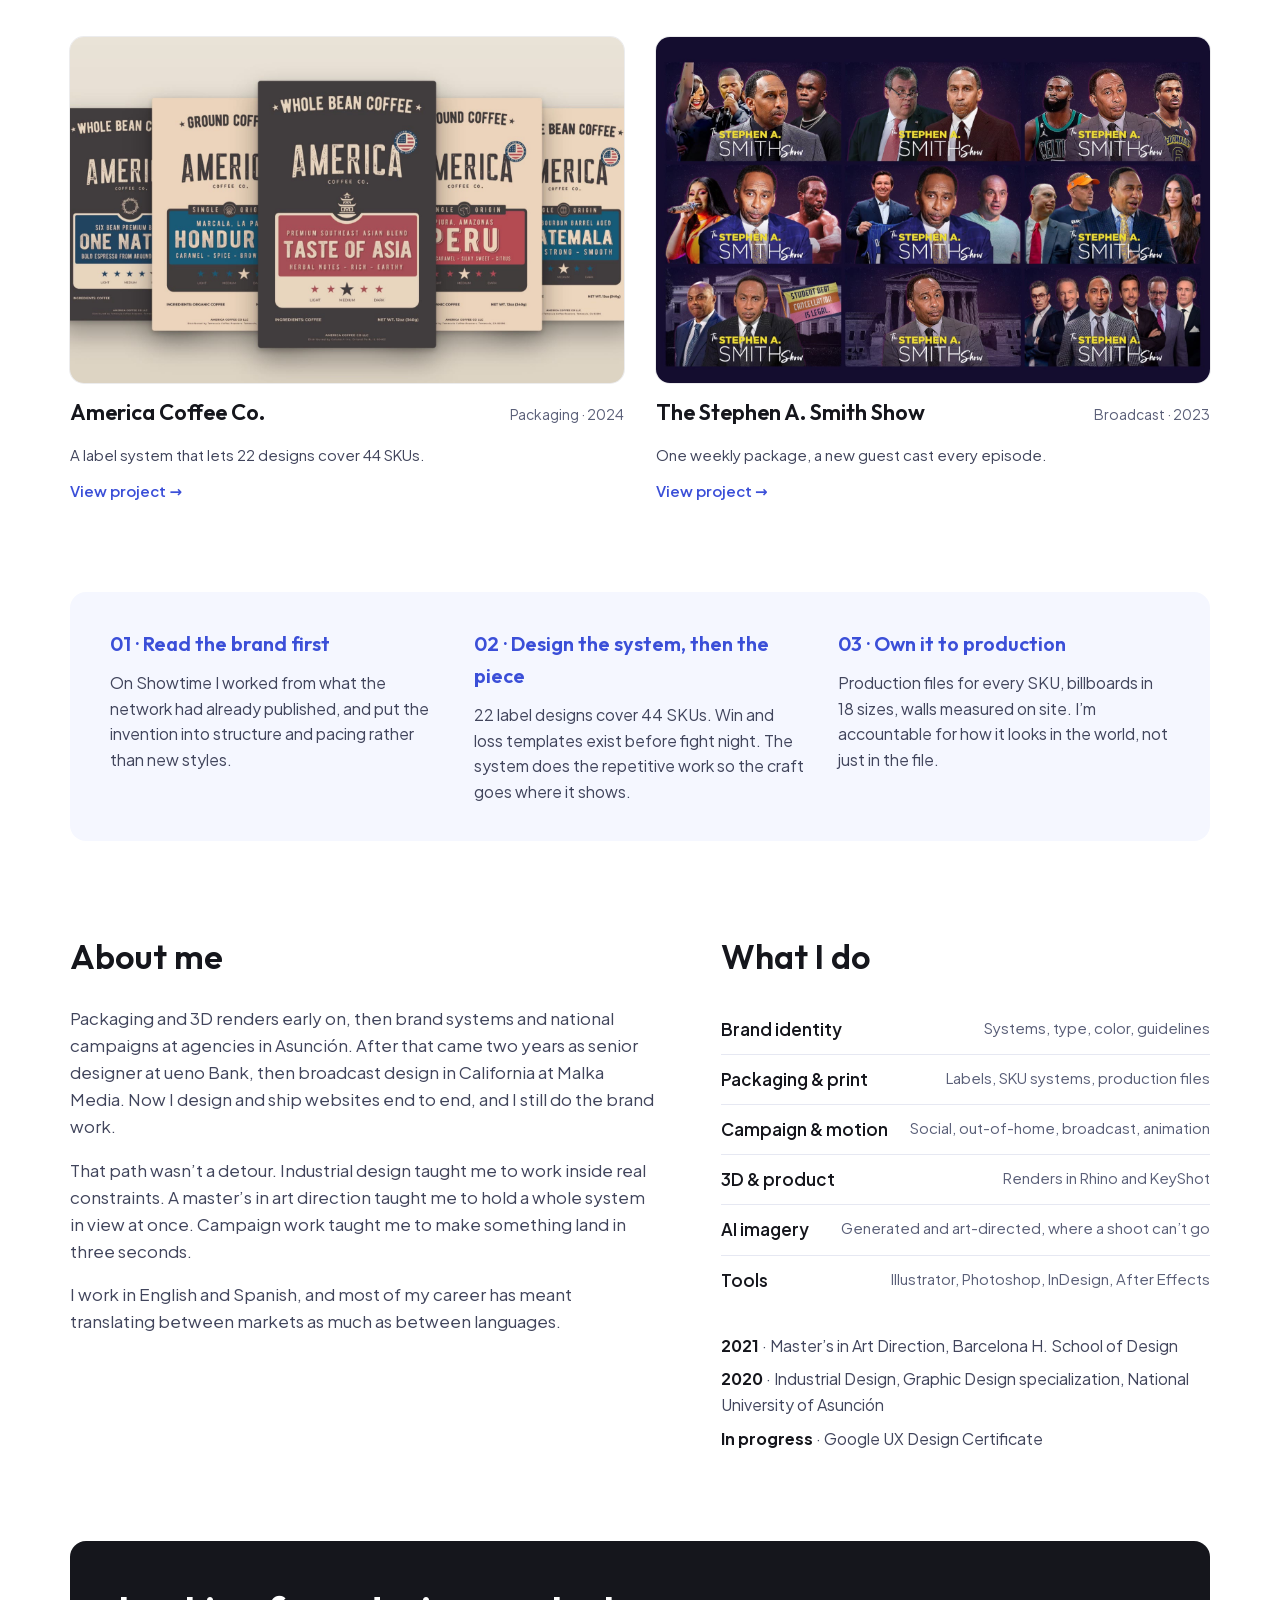
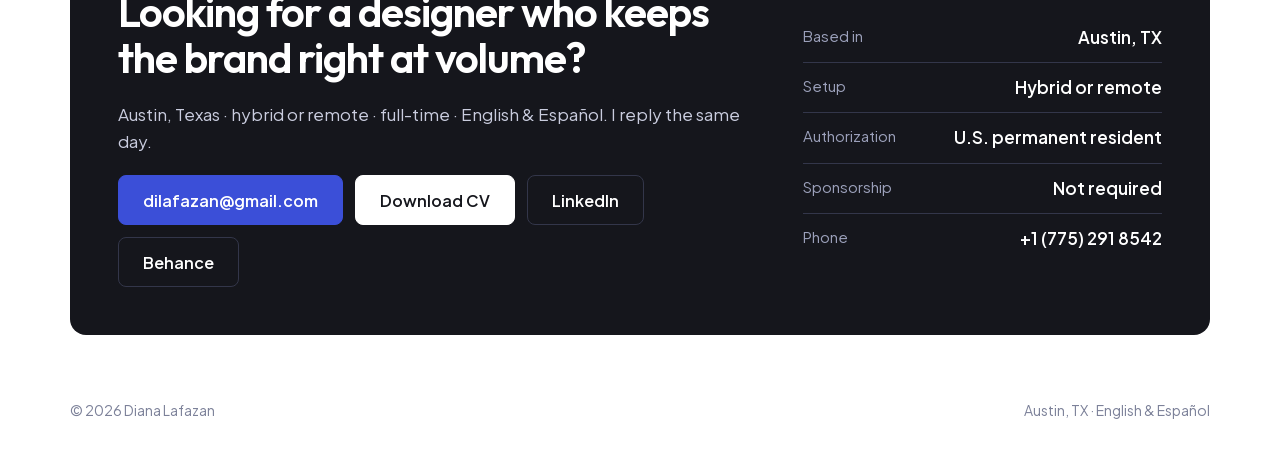
==== commit 711bcf93: "Restructure the site: project pages, role pages, dark mode - Every card opens a project page built f" ====
--- a/brand/index.html
+++ b/brand/index.html
@@ -3,101 +3,128 @@
 <head>
   <meta charset="utf-8">
   <meta name="viewport" content="width=device-width, initial-scale=1">
-  <title>Brand — Diana Lafazan</title>
-  <meta name="description" content="Brand, packaging, campaign, broadcast and environmental work by Diana Lafazan: America Coffee, Showtime Championship Boxing, The Stephen A. Smith Show, ueno Bank and more.">
+  <title>Diana Lafazan — Brand &amp; Graphic Designer</title>
+  <meta name="description" content="Brand, packaging, campaign and broadcast design by Diana Lafazan: Showtime, ueno Bank, America Coffee, The Stephen A. Smith Show.">
   <link rel="stylesheet" href="../assets/css/site.css">
 </head>
 <body>
-
+<!-- Generated by tools/build.py: edit the text there, not here. -->
 <header class="site-header">
   <div class="wrap">
-    <a class="brand-name" href="../">Diana Lafazan</a>
+    <a class="brand-name" href="./">Diana Lafazan</a>
     <nav class="site-nav" aria-label="Main">
-      <a href="../work/">Work</a>
-      <a href="../digital/">Digital</a>
-      <a href="../brand/" aria-current="page">Brand</a>
-      <a href="../#about">About</a>
-      <a href="mailto:dilafazan@gmail.com">Contact</a>
+      <a href="./#work">Work</a>
+      <a href="./#about">About</a>
+      <a class="cta" href="./#contact">Contact</a>
     </nav>
   </div>
 </header>
-
-<main class="wrap">
-  <section class="page-head">
-    <span class="eyebrow">Brand · packaging, campaign, broadcast, environmental</span>
-    <h1>Brands that have to work off the screen too.</h1>
-    <p>My work has gone out as a 44-SKU coffee line in production, as live graphics during a pay-per-view broadcast, as a bank’s identity and as six-meter wall vinyls I measured on site myself. Every one of them had a production deadline that couldn’t move.</p>
+<main>
+  <section class="hero">
+    <div class="wrap">
+      <div class="stack" style="gap: 22px;">
+        <span class="eyebrow">Brand &amp; graphic designer · Austin, TX · English &amp; Español</span>
+        <h1>Brands that hold together on the shelf, on screen and on the street.</h1>
+        <p class="lede">Thirteen years of identity, packaging, campaign and broadcast design in the U.S. and Latin America. I do my best work inside a brand, at volume: a pay-per-view campaign in every format, a bank’s launch across 18 billboard sizes, a 44-SKU coffee line.</p>
+        <p class="note">Open to full-time roles, hybrid or remote. U.S. permanent resident, no sponsorship needed.</p>
+        <div class="btn-row" style="padding-top: 6px;">
+          <a class="btn primary" href="#work">See the work</a>
+          <a class="btn" href="../assets/Diana-Lafazan-CV-Brand-Designer.pdf" download>Download CV</a>
+        </div>
+      </div>
+      <figure class="portrait">
+        <img src="../assets/img/diana.jpg" alt="Diana Lafazan working on a laptop by a window">
+      </figure>
+    </div>
   </section>
-
-  <article class="feature">
-    <a class="media" href="../work/america-coffee.html"><img src="../assets/img/01-america-coffee-hero.jpg" alt="America Coffee labels, blends and single origins side by side"></a>
-    <div class="stack">
-      <div class="title-row"><h3>America Coffee Co.</h3><span class="meta">Rebrand &amp; packaging system · 2024</span></div>
-      <p>8 blends and 14 single origins, whole bean and ground: 44 SKUs on one shelf. A label system that keeps every bag recognizably one brand, while telling each coffee apart at a glance.</p>
-      <p><strong>The decision I’d defend:</strong> whole bean and ground differ by a single line of text, so 22 designs cover all 44 SKUs, and the system later took on pods and 5 lb bags with no new rules.</p>
-    </div>
-    <div class="stack">
-      <div class="outcome">
-        <span class="eyebrow">Outcome</span>
-        <span>All 44 SKUs went into production, and the system has since absorbed two new formats without a single new rule.</span>
-      </div>
-      <a class="btn primary small" href="../work/america-coffee.html" style="align-self: flex-start;">Read the case study</a>
-    </div>
-  </article>
-
-  <section class="section" style="padding-top: 16px;">
+  <div class="wrap">
+    <section class="numbers" aria-label="At a glance">
+      <div><b>13 years</b><span>Brand, campaign and broadcast design</span></div>
+      <div><b>44 SKUs</b><span>From 22 label designs, one system</span></div>
+      <div><b>18 sizes</b><span>Of animated billboard for ueno’s launch</span></div>
+      <div><b>7 accounts</b><span>At once, as part of Malka Media’s design team</span></div>
+    </section>
+    <section class="section" id="work">
+      <div class="section-head"><h2>Brand work</h2><span>Campaign, broadcast, launch and packaging</span></div>
     <div class="grid">
-      <a class="card" href="https://www.behance.net/gallery/255116029/Showtime-Championship-Boxing-Campaign-Design" target="_blank" rel="noopener">
-        <div class="thumb"><img src="../assets/img/cover-showtime.jpg" alt="Spence Jr vs Crawford pay-per-view key art and slates for Showtime"></div>
-        <div class="title-row"><h3>Showtime Boxing</h3><span class="tag">Campaign &amp; live broadcast · 2023</span></div>
-        <p>A full asset family for each pay-per-view fight, including countdowns, fighter stats, live slates and result cards, in every format. I prepared win and loss templates in advance, so on the night the only live step was dropping in a photo. This ran fight after fight, including Spence Jr vs Crawford in July 2023.</p>
-        <p class="facts">As part of Malka Media’s design team</p>
+      <a class="card" href="../work/showtime.html">
+        <div class="thumb"><img src="../assets/img/card-showtime.jpg" alt="Showtime Boxing project cover" loading="lazy"></div>
+        <div class="meta"><h3>Showtime Boxing</h3><span class="tag">Campaign · 2023</span></div>
+        <p>A pay-per-view campaign system, from countdown to fight night.</p>
+        <span class="go">View project →</span>
       </a>
-      <a class="card" href="https://www.behance.net/gallery/255116809/The-Stephen-A-Smith-Show-Weekly-Series-Design" target="_blank" rel="noopener">
-        <div class="thumb"><img src="../assets/img/cover-sas.jpg" alt="Design for The Stephen A. Smith Show"></div>
-        <div class="title-row"><h3>Stephen A. Smith Show</h3><span class="tag">Weekly series design · 2023</span></div>
-        <p>Recurring design for a weekly show, one of seven accounts running at once at Malka Media.</p>
-        <p class="facts">As part of Malka Media’s design team</p>
+      <a class="card" href="../work/ueno.html">
+        <div class="thumb"><video autoplay muted loop playsinline preload="metadata" poster="../assets/img/ueno-logo-still.jpg" aria-label="ueno logo animation: the wordmark draws itself like flowing water"><source src="../assets/img/ueno-logo-animation.mp4" type="video/mp4"></video><img class="still" src="../assets/img/ueno-logo-still.jpg" alt="ueno logo animation: the wordmark draws itself like flowing water"></div>
+        <div class="meta"><h3>ueno Bank</h3><span class="tag">Brand launch · 2021–23</span></div>
+        <p>Launching a digital bank across screens, cards and billboards.</p>
+        <span class="go">View project →</span>
       </a>
-      <a class="card" href="https://www.behance.net/gallery/151566793/ueno-Bank-Brand-Campaigns" target="_blank" rel="noopener">
-        <div class="thumb"><video autoplay muted loop playsinline preload="metadata" poster="../assets/img/ueno-logo-still.jpg" aria-label="ueno Bank logo animation: the wordmark draws itself like flowing water"><source src="../assets/img/ueno-logo-animation.mp4" type="video/mp4"></video><img class="still" src="../assets/img/ueno-logo-still.jpg" alt="ueno Bank logo"></div>
-        <div class="title-row"><h3>ueno Bank</h3><span class="tag">Brand system · 2021–2023</span></div>
-        <p>Two years as senior designer running the identity for a Paraguayan digital bank, across product, campaigns and print.</p>
+      <a class="card" href="../work/america-coffee.html">
+        <div class="thumb"><img src="../assets/img/card-america.jpg" alt="America Coffee Co. project cover" loading="lazy"></div>
+        <div class="meta"><h3>America Coffee Co.</h3><span class="tag">Packaging · 2024</span></div>
+        <p>A label system that lets 22 designs cover 44 SKUs.</p>
+        <span class="go">View project →</span>
       </a>
-      <div class="card">
-        <div class="thumb" style="background: #FDEDE3; color: #6B4A3A;"><span class="label">Wall vinyls</span></div>
-        <div class="title-row"><h3>Infiniti</h3><span class="tag">Bar &amp; restaurant · environmental · 2023</span></div>
-        <p>Large-format wall vinyls for a bar and restaurant, at 600 × 110 cm and 588 × 130 cm. I measured the walls on site myself, because at that size a centimeter off is visible from the door.</p>
-      </div>
-      <a class="card" href="https://www.behance.net/gallery/84100173/Sabores-de-Aregua-Packaging-Counter-Display-Design" target="_blank" rel="noopener">
-        <div class="thumb" style="background: #4A3220;"><span class="label">Sabores de Areguá</span></div>
-        <div class="title-row"><h3>Sabores de Areguá</h3><span class="tag">Packaging &amp; display · 2019</span></div>
-        <p>Designed the counter display and the product catalog, and part of the packaging, alongside other designers.</p>
+      <a class="card" href="../work/stephen-a-smith.html">
+        <div class="thumb"><img src="../assets/img/card-sas.jpg" alt="The Stephen A. Smith Show project cover" loading="lazy"></div>
+        <div class="meta"><h3>The Stephen A. Smith Show</h3><span class="tag">Broadcast · 2023</span></div>
+        <p>One weekly package, a new guest cast every episode.</p>
+        <span class="go">View project →</span>
       </a>
     </div>
-  </section>
-
-  <section class="hire">
-    <div class="stack" style="gap: 20px;">
-      <h2>Need a brand that holds up from the label to the website?</h2>
-      <p>Austin, Texas · hybrid or remote · full-time · English &amp; Español. I reply the same day.</p>
-      <div class="btn-row">
-        <a class="btn primary" href="mailto:dilafazan@gmail.com">dilafazan@gmail.com</a>
-        <a class="btn white" href="../assets/Diana-Lafazan-CV-Brand-Designer.pdf" download>Download CV</a>
-        <a class="btn" href="../digital/">See the websites</a>
+    </section>
+    <section class="section"><div class="how" aria-label="How I work">
+      <div><h3>01 · Read the brand first</h3><p>On Showtime I worked from what the network had already published, and put the invention into structure and pacing rather than new styles.</p></div>
+      <div><h3>02 · Design the system, then the piece</h3><p>22 label designs cover 44 SKUs. Win and loss templates exist before fight night. The system does the repetitive work so the craft goes where it shows.</p></div>
+      <div><h3>03 · Own it to production</h3><p>Production files for every SKU, billboards in 18 sizes, walls measured on site. I’m accountable for how it looks in the world, not just in the file.</p></div>
+    </div></section>
+    <section class="section about" id="about">
+      <div class="stack">
+        <h2>About me</h2>
+        <p>Packaging and 3D renders early on, then brand systems and national campaigns at agencies in Asunción. After that came two years as senior designer at ueno Bank, then broadcast design in California at Malka Media. Now I design and ship websites end to end, and I still do the brand work.</p>
+        <p>That path wasn’t a detour. Industrial design taught me to work inside real constraints. A master’s in art direction taught me to hold a whole system in view at once. Campaign work taught me to make something land in three seconds.</p>
+        <p>I work in English and Spanish, and most of my career has meant translating between markets as much as between languages.</p>
       </div>
-    </div>
-    <div class="rows">
-      <div><span>Based in</span><b>Austin, TX</b></div>
-      <div><span>Authorization</span><b>U.S. permanent resident</b></div>
-      <div><span>Sponsorship</span><b>Not required</b></div>
-    </div>
-  </section>
+      <div class="stack">
+        <h2>What I do</h2>
+        <div class="rows">
+          <div><b>Brand identity</b><span>Systems, type, color, guidelines</span></div>
+          <div><b>Packaging &amp; print</b><span>Labels, SKU systems, production files</span></div>
+          <div><b>Campaign &amp; motion</b><span>Social, out-of-home, broadcast, animation</span></div>
+          <div><b>3D &amp; product</b><span>Renders in Rhino and KeyShot</span></div>
+          <div><b>AI imagery</b><span>Generated and art-directed, where a shoot can’t go</span></div>
+          <div><b>Tools</b><span>Illustrator, Photoshop, InDesign, After Effects</span></div>
+        </div>
+        <div class="edu">
+          <span><strong>2021</strong> · Master’s in Art Direction, Barcelona H. School of Design</span>
+          <span><strong>2020</strong> · Industrial Design, Graphic Design specialization, National University of Asunción</span>
+          <span><strong>In progress</strong> · Google UX Design Certificate</span>
+        </div>
+      </div>
+    </section>
+    <section class="hire" id="contact">
+      <div class="stack" style="gap: 20px;">
+        <h2>Looking for a designer who keeps the brand right at volume?</h2>
+        <p>Austin, Texas · hybrid or remote · full-time · English &amp; Español. I reply the same day.</p>
+        <div class="btn-row">
+          <a class="btn primary" href="mailto:dilafazan@gmail.com">dilafazan@gmail.com</a>
+          <a class="btn white" href="../assets/Diana-Lafazan-CV-Brand-Designer.pdf" download>Download CV</a>
+          <a class="btn" href="https://www.linkedin.com/in/dianalafazan/" target="_blank" rel="noopener">LinkedIn</a>
+          <a class="btn" href="https://www.behance.net/dilafazan" target="_blank" rel="noopener">Behance</a>
+        </div>
+      </div>
+      <div class="rows">
+        <div><span>Based in</span><b>Austin, TX</b></div>
+        <div><span>Setup</span><b>Hybrid or remote</b></div>
+        <div><span>Authorization</span><b>U.S. permanent resident</b></div>
+        <div><span>Sponsorship</span><b>Not required</b></div>
+        <div><span>Phone</span><b>+1 (775) 291 8542</b></div>
+      </div>
+    </section>
+  </div>
 </main>
-
 <footer class="site-footer">
   <div class="wrap"><span>© 2026 Diana Lafazan</span><span>Austin, TX · English &amp; Español</span></div>
 </footer>
-
 </body>
 </html>
--- a/assets/css/site.css
+++ b/assets/css/site.css
@@ -5,185 +5,177 @@
 @font-face { font-family: 'Plus Jakarta Sans'; font-weight: 400 700; font-display: swap; src: url(../fonts/jakarta-latin-ext.woff2) format('woff2');
   unicode-range: U+0100-02BA, U+02BD-02C5, U+02C7-02CC, U+02CE-02D7, U+02DD-02FF, U+1E00-1E9F, U+2020, U+20A0-20AB, U+20AD-20C4, U+2113, U+2C60-2C7F, U+A720-A7FF; }
 
+/* ── Tokens. Light by default; dark follows the visitor's device setting. ── */
 :root {
-  --blue: #3B4FD8;
+  color-scheme: light dark;
+  --bg: #FFFFFF;
+  --surface: #F5F7FF;
+  --surface-2: #EEF1FB;
   --ink: #15161C;
   --text: #41455C;
   --muted: #5A5F78;
   --faint: #7C8199;
-  --line: #E8EAF4;
-  --tint: #F5F7FF;
-  --tint-2: #F1F3FD;
-  --bg: #FFFFFF;
-  --gap-fill: #FFF5D6;
-  --gap-line: #B98900;
+  --line: #E6E8F2;
+  --accent: #3B4FD8;
+  --accent-hover: #2B3AA8;
+  --on-accent: #FFFFFF;
+  --frame: rgba(21, 22, 28, 0.08);
+  --band: #15161C;          /* the dark contact band */
+  --band-text: #C9CCDE;
+  --band-line: #33364A;
   --gutter: clamp(16px, 5.5vw, 80px);
-  --max: 1280px;
+  --max: 1200px;
+}
+@media (prefers-color-scheme: dark) {
+  :root {
+    --bg: #0F1016;
+    --surface: #181A24;
+    --surface-2: #1F2230;
+    --ink: #F1F2F7;
+    --text: #B9BDD0;
+    --muted: #9A9FB6;
+    --faint: #7F849C;
+    --line: #262938;
+    --accent: #8B99FF;
+    --accent-hover: #B0BAFF;
+    --on-accent: #0F1016;
+    --frame: rgba(255, 255, 255, 0.08);
+    --band: #181A24;
+    --band-text: #B9BDD0;
+    --band-line: #2C2F40;
+  }
 }
 
 * { box-sizing: border-box; }
-html { -webkit-text-size-adjust: 100%; }
+html { -webkit-text-size-adjust: 100%; scroll-behavior: smooth; }
+@media (prefers-reduced-motion: reduce) { html { scroll-behavior: auto; } }
 body { margin: 0; background: var(--bg); color: var(--ink); font: 17px/1.6 'Plus Jakarta Sans', system-ui, sans-serif; -webkit-font-smoothing: antialiased; }
-img { max-width: 100%; display: block; }
+img, video { max-width: 100%; display: block; }
 a { color: inherit; text-decoration: none; }
-a:hover { color: var(--blue); }
-:focus-visible { outline: 2px solid var(--blue); outline-offset: 3px; border-radius: 4px; }
-h1, h2, h3, .d { font-family: 'Outfit', system-ui, sans-serif; margin: 0; }
+a:hover { color: var(--accent); }
+:focus-visible { outline: 2px solid var(--accent); outline-offset: 3px; border-radius: 4px; }
+h1, h2, h3 { font-family: 'Outfit', system-ui, sans-serif; margin: 0; color: var(--ink); }
 p { margin: 0; color: var(--text); }
+strong { color: var(--ink); }
 
 .wrap { max-width: calc(var(--max) + 2 * var(--gutter)); margin: 0 auto; padding: 0 var(--gutter); }
 .eyebrow { font-size: 12px; font-weight: 700; letter-spacing: 1.8px; text-transform: uppercase; color: var(--faint); }
-.stack { display: flex; flex-direction: column; gap: 14px; }
-
-/* Placeholder for facts Diana still has to supply. Visible on purpose — never ship one. */
-.fill { background: var(--gap-fill); border-bottom: 2px dotted var(--gap-line); padding: 0 5px; border-radius: 3px; color: var(--ink); }
+.stack { display: flex; flex-direction: column; gap: 16px; }
 
 /* ── Header ── */
 .site-header { border-bottom: 1px solid var(--line); }
-.site-header .wrap { display: flex; align-items: center; justify-content: space-between; gap: 24px; min-height: 76px; flex-wrap: wrap; }
-.brand-name { font-family: 'Outfit', sans-serif; font-size: 21px; font-weight: 700; color: var(--blue); }
-.site-nav { display: flex; align-items: center; gap: clamp(16px, 3vw, 34px); font-size: 15px; font-weight: 500; flex-wrap: wrap; }
-.site-nav a[aria-current="page"] { color: var(--blue); box-shadow: inset 0 -2px 0 var(--blue); }
-@media (max-width: 640px) { .site-header .wrap { padding-top: 14px; padding-bottom: 14px; } .site-nav { gap: 18px; } }
+.site-header .wrap { display: flex; align-items: center; justify-content: space-between; gap: 24px; min-height: 72px; }
+.brand-name { font-family: 'Outfit', sans-serif; font-size: 20px; font-weight: 700; color: var(--accent); }
+.site-nav { display: flex; align-items: center; gap: clamp(18px, 3vw, 32px); font-size: 15px; font-weight: 500; }
+.site-nav .cta { color: var(--accent); font-weight: 600; }
+.brand-name { white-space: nowrap; }
+@media (max-width: 420px) { .brand-name { font-size: 18px; } .site-nav { gap: 14px; font-size: 14px; } }
 
 /* ── Buttons ── */
-.btn { display: inline-flex; align-items: center; height: 52px; padding: 0 26px; border-radius: 8px; font-size: 16px; font-weight: 600; border: 1.5px solid #D4D9F0; color: var(--ink); }
-.btn.primary { background: var(--blue); border-color: var(--blue); color: #fff; }
-.btn.primary:hover { background: #2B3AA8; color: #fff; }
-.btn.small { height: 46px; padding: 0 20px; font-size: 15px; }
+.btn { display: inline-flex; align-items: center; gap: 8px; min-height: 50px; padding: 0 24px; border-radius: 8px; font-size: 16px; font-weight: 600; border: 1.5px solid var(--line); color: var(--ink); background: transparent; }
+.btn:hover { border-color: var(--accent); color: var(--accent); }
+.btn.primary { background: var(--accent); border-color: var(--accent); color: var(--on-accent); }
+.btn.primary:hover { background: var(--accent-hover); border-color: var(--accent-hover); color: var(--on-accent); }
 .btn-row { display: flex; gap: 12px; flex-wrap: wrap; }
 
 /* ── Hero ── */
-.hero { padding: clamp(40px, 6vw, 72px) 0 56px; }
-.hero .wrap { display: grid; grid-template-columns: minmax(0, 7fr) minmax(0, 5fr); gap: 40px 56px; align-items: center; }
-.hero h1 { font-size: clamp(40px, 5.2vw, 64px); line-height: 1.02; font-weight: 700; letter-spacing: -1.8px; }
+.hero { padding: clamp(40px, 6vw, 80px) 0 clamp(40px, 5vw, 64px); }
+.hero .wrap { display: grid; grid-template-columns: minmax(0, 7fr) minmax(0, 5fr); gap: 40px 64px; align-items: center; }
+.hero h1 { font-size: clamp(38px, 5vw, 62px); line-height: 1.03; font-weight: 700; letter-spacing: -1.6px; }
 .hero .lede { font-size: 19px; }
-.hero figure { margin: 0; }
-.hero figure img { width: 100%; height: 480px; object-fit: cover; object-position: 56% 28%; border-radius: 14px 14px 0 0; }
-.hero figcaption { background: var(--blue); color: #fff; padding: 16px 22px; border-radius: 0 0 14px 14px; font-weight: 500; font-size: 16px; }
-@media (max-width: 860px) { .hero .wrap { grid-template-columns: 1fr; } .hero figure img { height: 360px; } }
+.hero .note { color: var(--muted); font-size: 16px; }
+.portrait { margin: 0; }
+.portrait img { width: 100%; aspect-ratio: 4 / 5; object-fit: cover; object-position: 56% 28%; border-radius: 16px; }
+.portrait figcaption { margin-top: 10px; font-size: 14px; color: var(--muted); }
+@media (max-width: 860px) {
+  .hero .wrap { grid-template-columns: minmax(0, 1fr); }
+  .portrait { max-width: 420px; }
+  .portrait img { aspect-ratio: 4 / 3; }
+}
 
-.page-head { padding: clamp(40px, 6vw, 64px) 0 32px; }
-.page-head h1 { font-size: clamp(36px, 4.4vw, 54px); line-height: 1.05; font-weight: 700; letter-spacing: -1.4px; max-width: 18ch; }
-.page-head p { max-width: 62ch; margin-top: 16px; font-size: 19px; }
-
-/* ── Numbers row ── */
-.numbers { display: grid; grid-template-columns: repeat(4, minmax(0, 1fr)); gap: 28px; padding: 30px 0; border-top: 1px solid var(--line); border-bottom: 1px solid var(--line); }
-.numbers b { display: block; font: 600 34px/1 'Outfit', sans-serif; color: var(--blue); margin-bottom: 8px; }
+/* ── Numbers ── */
+.numbers { display: grid; grid-template-columns: repeat(4, minmax(0, 1fr)); gap: 28px; padding: 28px 0; border-top: 1px solid var(--line); border-bottom: 1px solid var(--line); }
+.numbers b { display: block; font: 600 32px/1 'Outfit', sans-serif; color: var(--accent); margin-bottom: 8px; }
 .numbers span { font-size: 15px; color: var(--muted); line-height: 1.45; display: block; }
 @media (max-width: 860px) { .numbers { grid-template-columns: repeat(2, minmax(0, 1fr)); } }
 
-.credits { text-align: center; padding: 26px 0; color: var(--muted); }
-.credits strong { color: var(--ink); }
-
-/* ── Two doors: digital / brand ── */
-.doors { display: grid; grid-template-columns: 1fr 1fr; gap: 24px; }
-.door { display: flex; flex-direction: column; gap: 12px; padding: 32px; border-radius: 16px; border: 1px solid var(--line); background: var(--tint); transition: border-color .15s; }
-.door:hover { border-color: var(--blue); color: inherit; }
-.door h3 { font-size: 28px; font-weight: 600; }
-.door .go { color: var(--blue); font-weight: 600; margin-top: auto; }
-@media (max-width: 760px) { .doors { grid-template-columns: 1fr; } }
-
 /* ── Sections ── */
-.section { padding-top: clamp(56px, 7vw, 88px); }
-.section-head { display: flex; align-items: baseline; gap: 14px; flex-wrap: wrap; margin-bottom: 24px; }
+.section { padding-top: clamp(56px, 7vw, 96px); }
+.section-head { display: flex; align-items: baseline; justify-content: space-between; gap: 14px; flex-wrap: wrap; margin-bottom: 28px; }
 .section-head h2 { font-size: clamp(30px, 3.2vw, 40px); font-weight: 600; letter-spacing: -0.8px; }
 .section-head span { color: var(--muted); font-size: 15px; }
 
-/* ── Featured project ── */
-.feature { display: grid; grid-template-columns: minmax(0, 6fr) minmax(0, 5fr); gap: 22px 56px; padding-bottom: 56px; }
-.feature + .feature { padding-top: 8px; }
-.feature .media { grid-column: 1 / -1; border-radius: 14px; overflow: hidden; display: flex; align-items: center; justify-content: center; min-height: 260px; }
-.feature .media img { width: 100%; height: clamp(280px, 40vw, 540px); object-fit: cover; }
-.feature .media.contain img { object-fit: contain; height: clamp(280px, 36vw, 480px); padding: 24px 0 0; }
-.feature h3 { font-size: 32px; font-weight: 600; }
-.feature .meta { font-size: 15px; color: var(--muted); }
-.title-row { display: flex; align-items: baseline; gap: 14px; flex-wrap: wrap; }
-.outcome { background: var(--tint); border-left: 4px solid var(--blue); border-radius: 0 10px 10px 0; padding: 18px 20px; display: flex; flex-direction: column; gap: 8px; }
-.outcome .eyebrow { color: var(--blue); }
-.outcome span { font-size: 17px; line-height: 1.5; }
-.facts { font-size: 15px; color: var(--muted); line-height: 1.7; }
-.facts strong { color: var(--ink); }
-.facts a { color: var(--blue); font-weight: 600; }
-@media (max-width: 860px) { .feature { grid-template-columns: 1fr; } }
+/* ── Work grid: every card opens a project page on this site ── */
+.grid { display: grid; grid-template-columns: repeat(2, minmax(0, 1fr)); gap: 44px 32px; }
+.card { display: flex; flex-direction: column; gap: 12px; min-width: 0; }
+.card .thumb { aspect-ratio: 16 / 10; border-radius: 14px; overflow: hidden; background: var(--surface); box-shadow: 0 0 0 1px var(--frame); }
+.card .thumb img, .card .thumb video { width: 100%; height: 100%; object-fit: cover; transition: transform .4s ease; }
+.card:hover .thumb img, .card:hover .thumb video { transform: scale(1.02); }
+.card .meta { display: flex; justify-content: space-between; gap: 12px; align-items: baseline; }
+.card h3 { font-size: 22px; font-weight: 600; }
+.card .tag { font-size: 14px; color: var(--muted); white-space: nowrap; }
+.card p { font-size: 15px; }
+.card .go { font-size: 15px; font-weight: 600; color: var(--accent); }
+.card:hover h3 { color: var(--accent); }
+.card .still { display: none; }
+@media (prefers-reduced-motion: reduce) {
+  .card .thumb video { display: none; }
+  .card .still { display: block; }
+  .card:hover .thumb img { transform: none; }
+}
+@media (max-width: 760px) { .grid { grid-template-columns: minmax(0, 1fr); } }
 
-/* ── Project grid ── */
-.grid { display: grid; grid-template-columns: repeat(3, minmax(0, 1fr)); gap: 32px 24px; }
-.card { display: flex; flex-direction: column; gap: 10px; }
-.card .thumb { aspect-ratio: 4 / 3; border-radius: 12px; overflow: hidden; display: flex; align-items: center; justify-content: center; color: #fff; }
-.card .thumb img { width: 100%; height: 100%; object-fit: cover; }
-.card .thumb.contain img { object-fit: contain; padding-top: 16px; }
-.card .thumb .label { font: 600 22px/1.2 'Outfit', sans-serif; padding: 24px; text-align: center; opacity: .92; }
-.card h3 { font-size: 21px; font-weight: 600; }
-.card .tag { font-size: 14px; color: var(--muted); }
-.card p { font-size: 15px; }
-.card .link { font-size: 15px; font-weight: 600; color: var(--blue); }
-a.card:hover h3 { color: var(--blue); }
-.chips { display: flex; gap: 6px; flex-wrap: wrap; }
-.chip { font-size: 12px; font-weight: 600; padding: 3px 9px; border-radius: 99px; background: var(--tint-2); color: var(--muted); }
-@media (max-width: 960px) { .grid { grid-template-columns: repeat(2, minmax(0, 1fr)); } }
-@media (max-width: 600px) { .grid { grid-template-columns: minmax(0, 1fr); } }
+.also { margin-top: 36px; padding: 22px 24px; border-radius: 12px; background: var(--surface); color: var(--text); font-size: 16px; }
+.also a { color: var(--accent); font-weight: 600; }
 
 /* ── How I work ── */
-.how { display: grid; grid-template-columns: repeat(3, minmax(0, 1fr)); gap: 32px; padding: 36px 40px; border-radius: 16px; background: var(--tint); }
-.how h3 { font-size: 21px; font-weight: 600; color: var(--blue); margin-bottom: 10px; }
+.how { display: grid; grid-template-columns: repeat(3, minmax(0, 1fr)); gap: 32px; padding: 36px 40px; border-radius: 16px; background: var(--surface); }
+.how h3 { font-size: 20px; font-weight: 600; color: var(--accent); margin-bottom: 10px; }
 .how p { font-size: 16px; }
-@media (max-width: 860px) { .how { grid-template-columns: 1fr; padding: 28px 24px; } }
+@media (max-width: 860px) { .how { grid-template-columns: minmax(0, 1fr); padding: 28px 24px; } }
 
 /* ── About ── */
-.about { display: grid; grid-template-columns: minmax(0, 6fr) minmax(0, 5fr); gap: 40px 56px; }
+.about { display: grid; grid-template-columns: minmax(0, 6fr) minmax(0, 5fr); gap: 40px 64px; }
 .about h2 { font-size: 34px; font-weight: 600; margin-bottom: 4px; }
 .rows > div { display: flex; justify-content: space-between; gap: 16px; padding: 11px 0; border-bottom: 1px solid var(--line); }
 .rows > div:last-child { border-bottom: 0; }
-.rows b { font-weight: 600; }
+.rows b { font-weight: 600; color: var(--ink); }
 .rows span { font-size: 15px; color: var(--muted); text-align: right; }
 .edu { display: flex; flex-direction: column; gap: 8px; padding-top: 12px; font-size: 16px; color: var(--text); }
-@media (max-width: 860px) { .about { grid-template-columns: 1fr; } }
+@media (max-width: 860px) { .about { grid-template-columns: minmax(0, 1fr); } }
 
-/* ── Contact / for recruiters ── */
-.hire { margin: clamp(56px, 7vw, 88px) 0 40px; padding: clamp(28px, 4vw, 44px) clamp(22px, 4vw, 48px); border-radius: 16px; background: var(--ink); color: #fff;
+/* ── Contact band ── */
+.hire { margin: clamp(56px, 7vw, 96px) 0 40px; padding: clamp(28px, 4vw, 48px); border-radius: 16px; background: var(--band); color: #fff;
   display: grid; grid-template-columns: minmax(0, 7fr) minmax(0, 4fr); gap: 32px 56px; align-items: center; }
-.hire h2 { font-size: clamp(30px, 3.4vw, 44px); line-height: 1.08; font-weight: 600; letter-spacing: -1.2px; }
-.hire p { color: #C9CCDE; }
-.hire .btn { border-color: #3A3D52; color: #fff; }
-.hire .btn.white { background: #fff; border-color: #fff; color: var(--ink); }
-.hire .btn.primary { border-color: var(--blue); }
-.hire .rows > div { border-color: #33364A; }
+.hire h2 { font-size: clamp(30px, 3.4vw, 42px); line-height: 1.1; font-weight: 600; letter-spacing: -1px; color: #fff; }
+.hire p { color: var(--band-text); }
+.hire .btn { border-color: var(--band-line); color: #fff; }
+.hire .btn:hover { border-color: #fff; color: #fff; }
+.hire .btn.white { background: #fff; border-color: #fff; color: #15161C; }
+.hire .btn.primary { background: #3B4FD8; border-color: #3B4FD8; color: #fff; }
+.hire .rows > div { border-color: var(--band-line); }
 .hire .rows span { color: #9BA0BA; text-align: left; }
-.hire .rows b { text-align: right; }
-@media (max-width: 860px) { .hire { grid-template-columns: 1fr; } }
+.hire .rows b { color: #fff; text-align: right; }
+@media (max-width: 860px) { .hire { grid-template-columns: minmax(0, 1fr); } }
 
 .site-footer { padding: 24px 0 48px; color: var(--faint); font-size: 14px; }
 .site-footer .wrap { display: flex; justify-content: space-between; gap: 16px; flex-wrap: wrap; }
 
-/* ── Case study pages ── */
-.case-head { padding: clamp(40px, 6vw, 64px) 0 28px; }
-.case-head h1 { font-size: clamp(36px, 4.6vw, 58px); line-height: 1.04; font-weight: 700; letter-spacing: -1.5px; max-width: 20ch; margin-top: 10px; }
-.case-head .lede { font-size: 19px; max-width: 62ch; margin-top: 18px; }
-.case-meta { display: grid; grid-template-columns: repeat(4, minmax(0, 1fr)); gap: 20px; padding: 22px 0; margin-top: 28px; border-top: 1px solid var(--line); border-bottom: 1px solid var(--line); }
-.case-meta span { display: block; }
-.case-meta .eyebrow { margin-bottom: 4px; }
-.case-meta a { color: var(--blue); font-weight: 600; }
-@media (max-width: 760px) { .case-meta { grid-template-columns: 1fr 1fr; } }
-.prose { max-width: 70ch; }
-.prose h2 { font-size: 30px; font-weight: 600; letter-spacing: -0.6px; margin: 56px 0 14px; }
-.prose p + p { margin-top: 14px; }
-.prose ul { color: var(--text); padding-left: 20px; margin: 14px 0 0; }
-.prose li + li { margin-top: 6px; }
-.figure { margin: 40px 0 0; }
-.figure img { width: 100%; border-radius: 14px; border: 1px solid var(--line); }
-.figure figcaption { font-size: 14px; color: var(--muted); margin-top: 10px; }
-.placeholder { border-radius: 14px; background: var(--tint-2); border: 1px dashed #C9CFEF; min-height: 280px; display: flex; align-items: center; justify-content: center; text-align: center; padding: 24px; }
-.table { width: 100%; border-collapse: collapse; margin-top: 18px; font-size: 15px; }
-.table th { text-align: left; font-size: 12px; letter-spacing: 1.4px; text-transform: uppercase; color: var(--faint); padding: 10px 12px 10px 0; border-bottom: 1px solid var(--line); }
-.table td { padding: 14px 12px 14px 0; border-bottom: 1px solid var(--line); vertical-align: top; color: var(--text); }
-.table td:first-child { color: var(--ink); font-weight: 600; }
-.table-scroll { overflow-x: auto; }
-.next { display: flex; justify-content: space-between; gap: 16px; flex-wrap: wrap; margin-top: 64px; padding-top: 24px; border-top: 1px solid var(--line); font-weight: 600; }
-.next a { color: var(--blue); }
+/* ── Project pages: a short written intro, then the slides ── */
+.project-head { padding: clamp(28px, 4vw, 48px) 0 8px; }
+.back { display: flex; width: fit-content; gap: 6px; font-size: 15px; font-weight: 600; color: var(--muted); margin-bottom: 28px; }
+.project-head h1 { font-size: clamp(36px, 4.6vw, 58px); line-height: 1.04; font-weight: 700; letter-spacing: -1.5px; max-width: 22ch; margin-top: 10px; }
+.project-head .lede { font-size: 19px; max-width: 64ch; margin-top: 18px; }
+.project-head .decision { max-width: 64ch; margin-top: 14px; }
+.facts { display: grid; grid-template-columns: repeat(4, minmax(0, 1fr)); gap: 20px; padding: 22px 0; margin-top: 28px; border-top: 1px solid var(--line); border-bottom: 1px solid var(--line); }
+.facts span { display: block; color: var(--text); font-size: 15px; }
+.facts .eyebrow { margin-bottom: 4px; }
+@media (max-width: 760px) { .facts { grid-template-columns: repeat(2, minmax(0, 1fr)); } }
+.project-head .btn-row { margin-top: 24px; }
 
-/* Looping video thumbnails (ueno logo animation). The still replaces it for people who turn off motion. */
-.card { min-width: 0; }
-.card .thumb video { width: 100%; height: 100%; min-width: 0; object-fit: cover; display: block; }
-.card .thumb .still { display: none; }
-@media (prefers-reduced-motion: reduce) { .card .thumb video { display: none; } .card .thumb .still { display: block; } }
+.slides { display: flex; flex-direction: column; gap: clamp(16px, 2.4vw, 28px); padding-top: clamp(28px, 4vw, 48px); }
+.slides img, .slides video { width: 100%; border-radius: 12px; box-shadow: 0 0 0 1px var(--frame); background: var(--surface); }
+.slides figure { margin: 0; }
+.slides figcaption { font-size: 14px; color: var(--muted); margin-top: 10px; }
+
+.project-foot { display: flex; justify-content: space-between; align-items: center; gap: 16px; flex-wrap: wrap; margin-top: 56px; padding-top: 24px; border-top: 1px solid var(--line); }
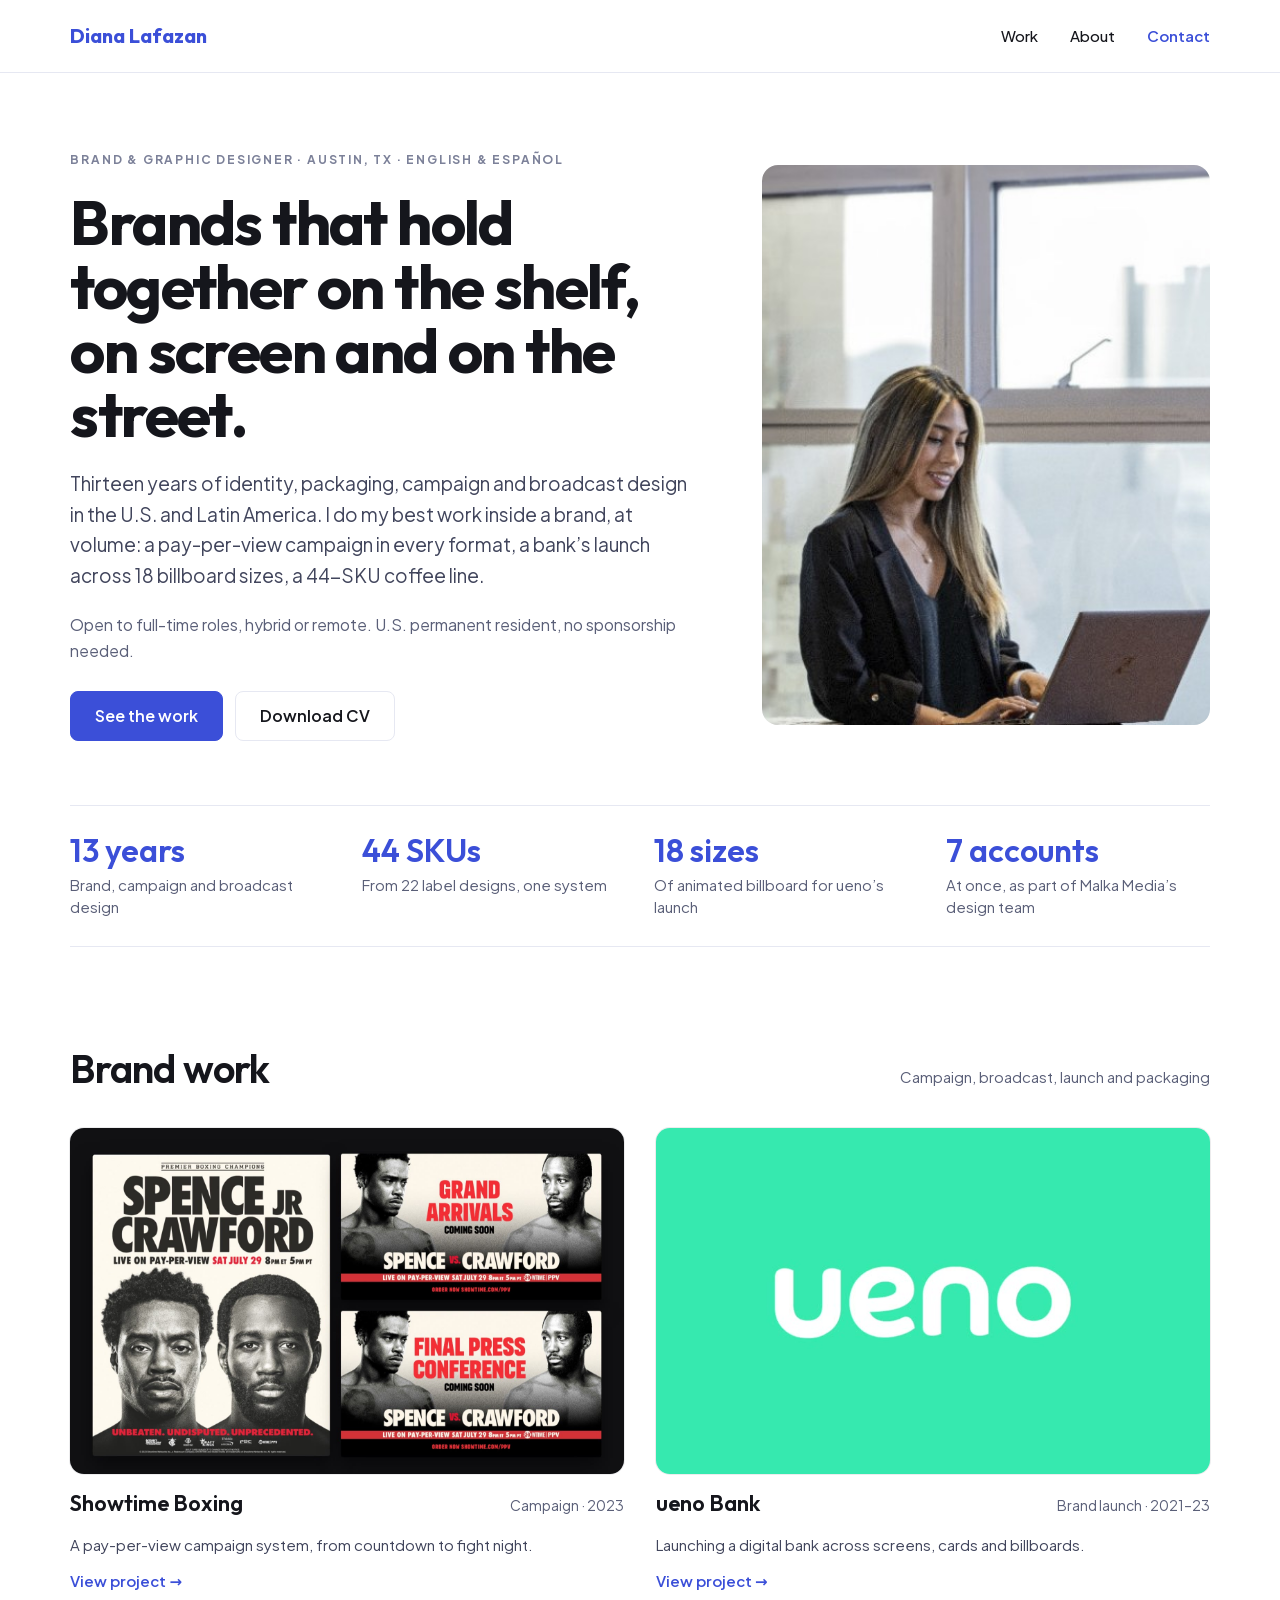
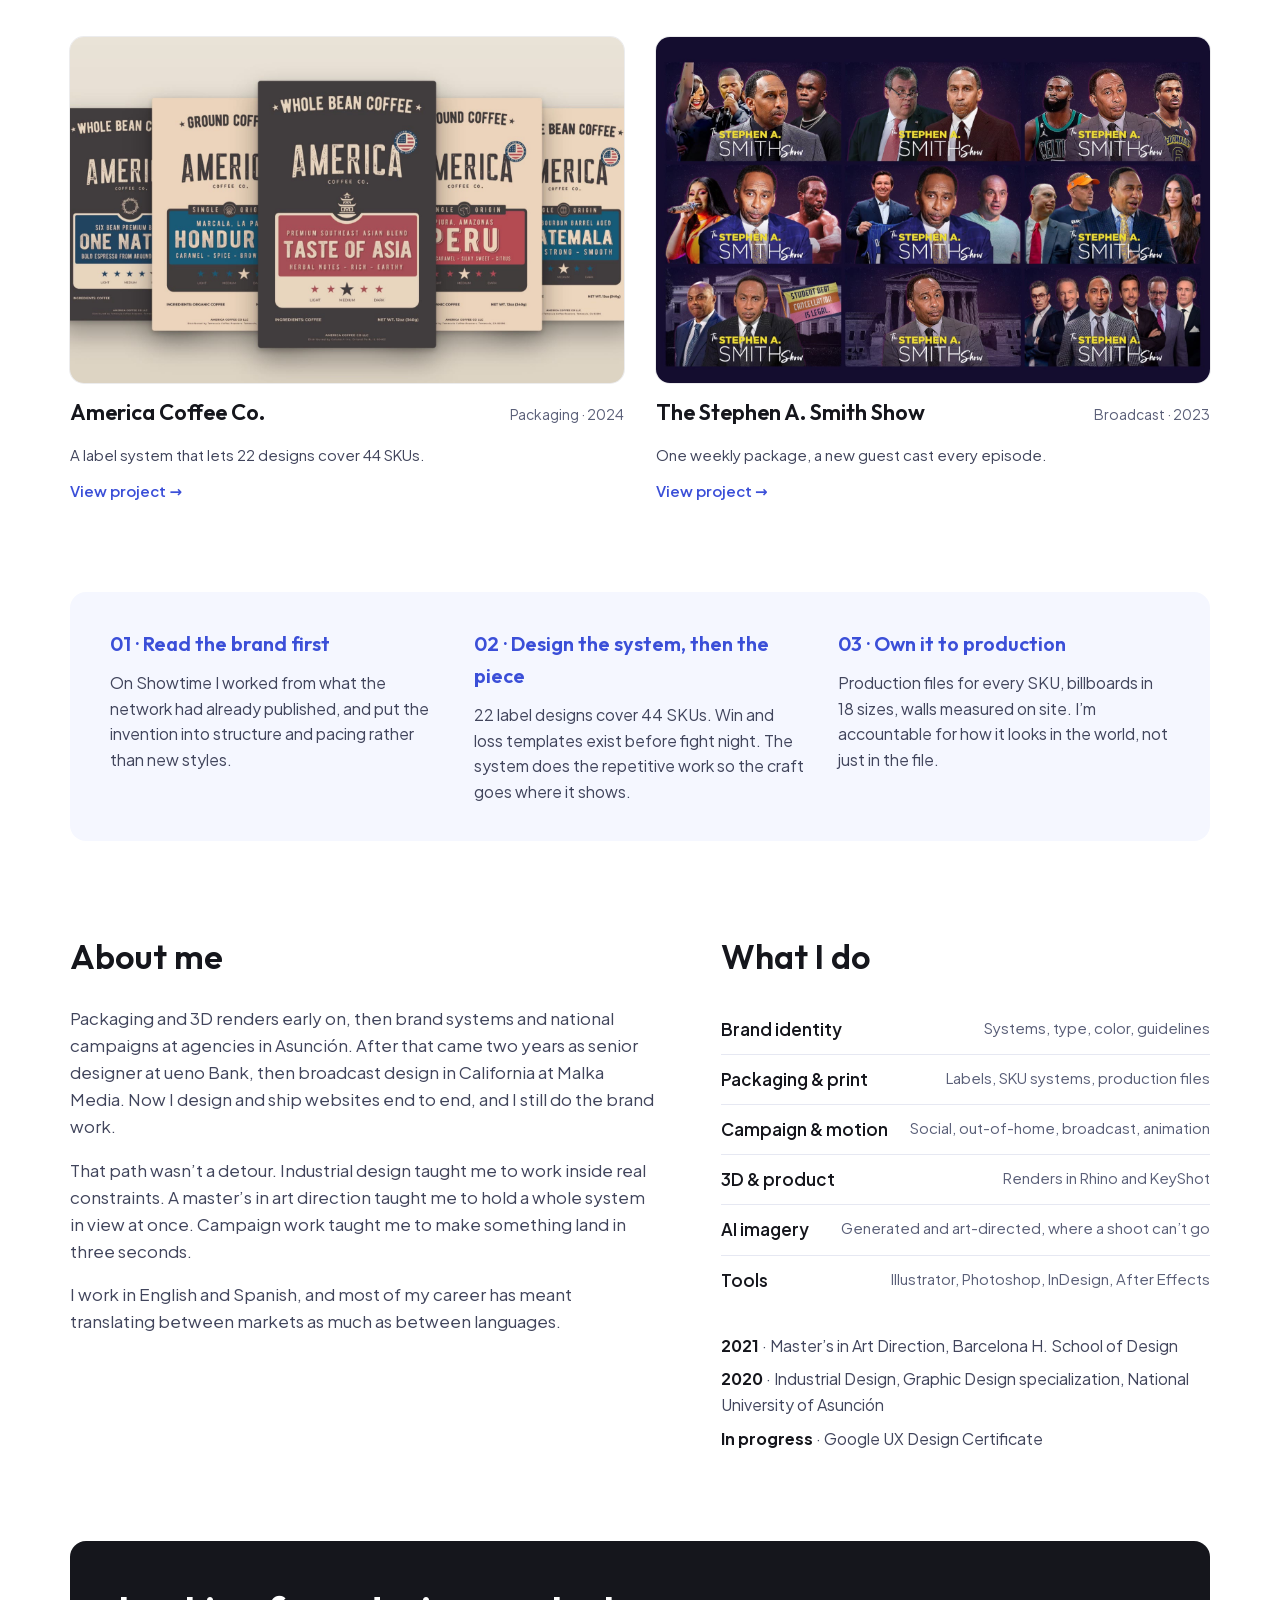
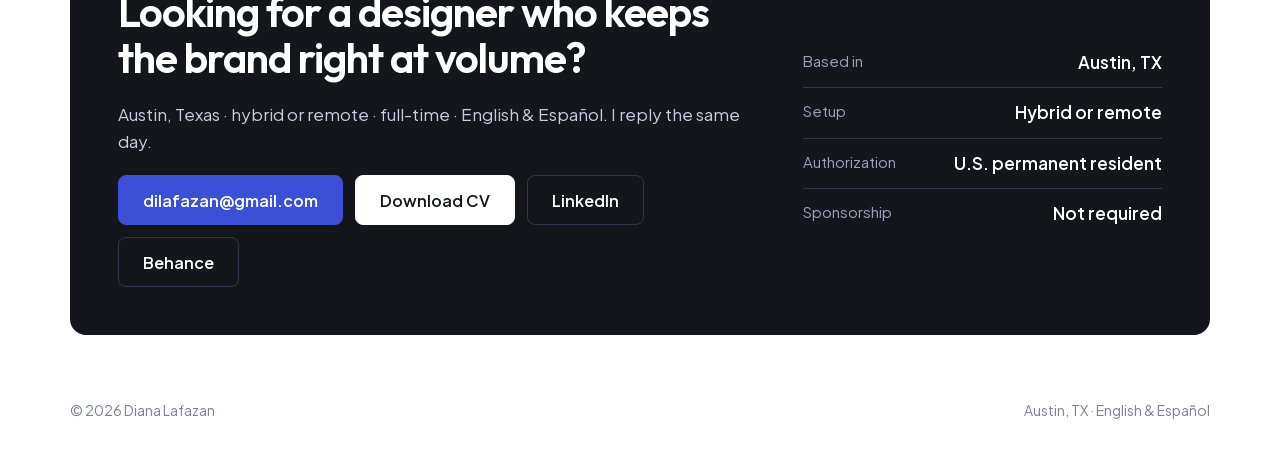
==== commit c73a0347: "Remove phone number from the website contact section It stays in the downloadable CVs.  Co-Authored-" ====
--- a/brand/index.html
+++ b/brand/index.html
@@ -118,7 +118,6 @@
         <div><span>Setup</span><b>Hybrid or remote</b></div>
         <div><span>Authorization</span><b>U.S. permanent resident</b></div>
         <div><span>Sponsorship</span><b>Not required</b></div>
-        <div><span>Phone</span><b>+1 (775) 291 8542</b></div>
       </div>
     </section>
   </div>
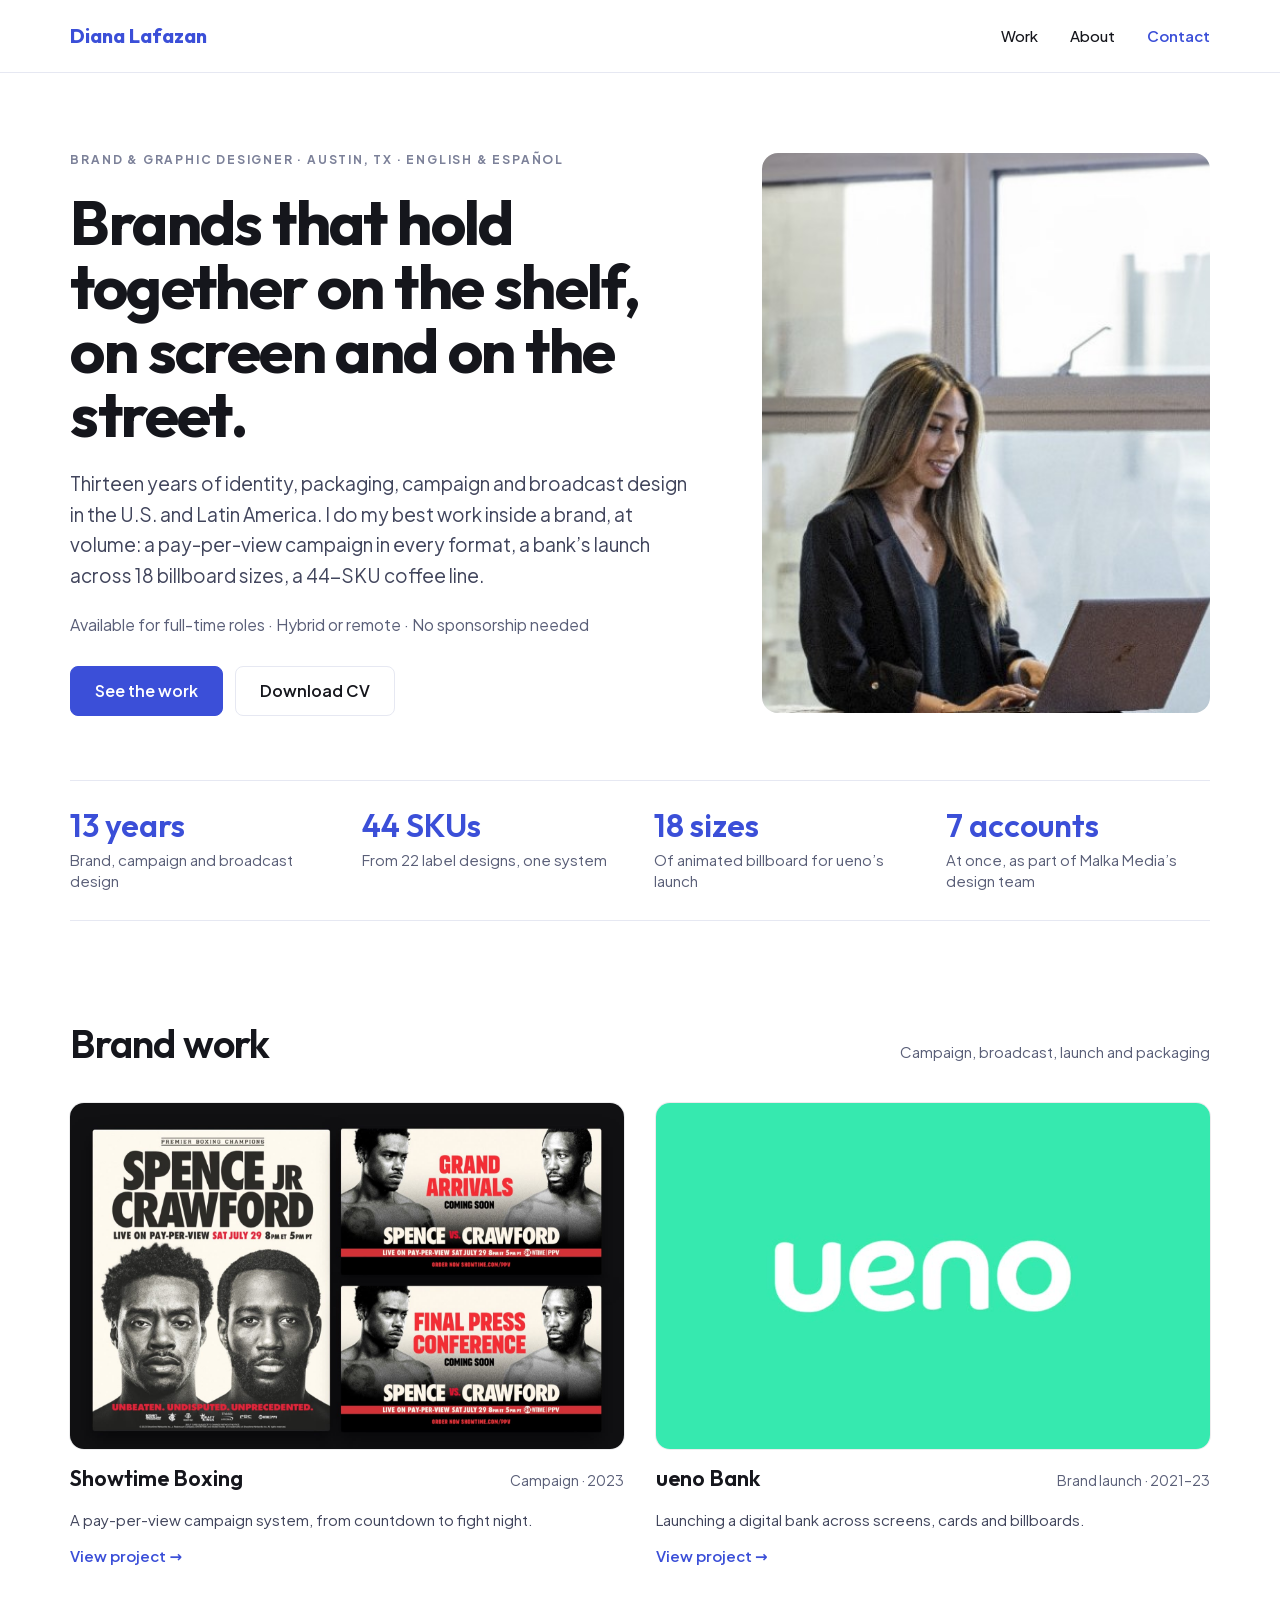
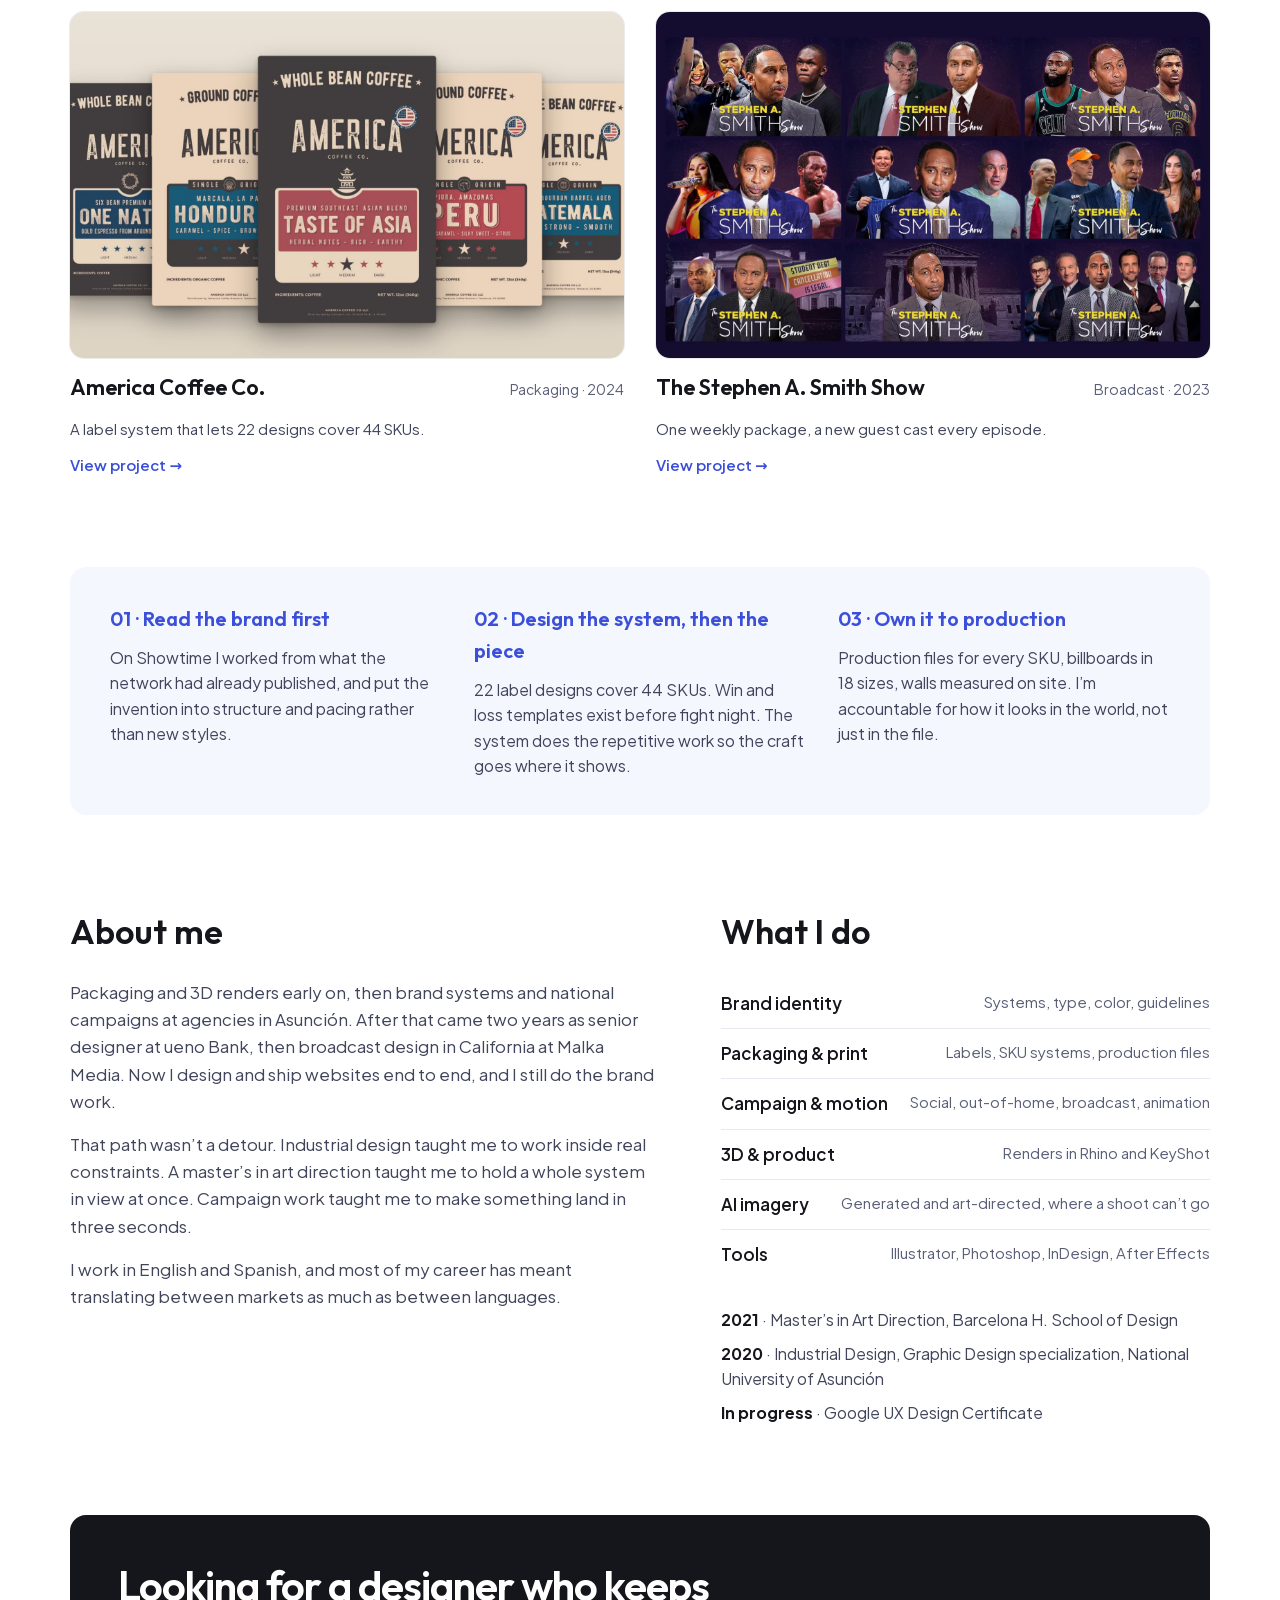
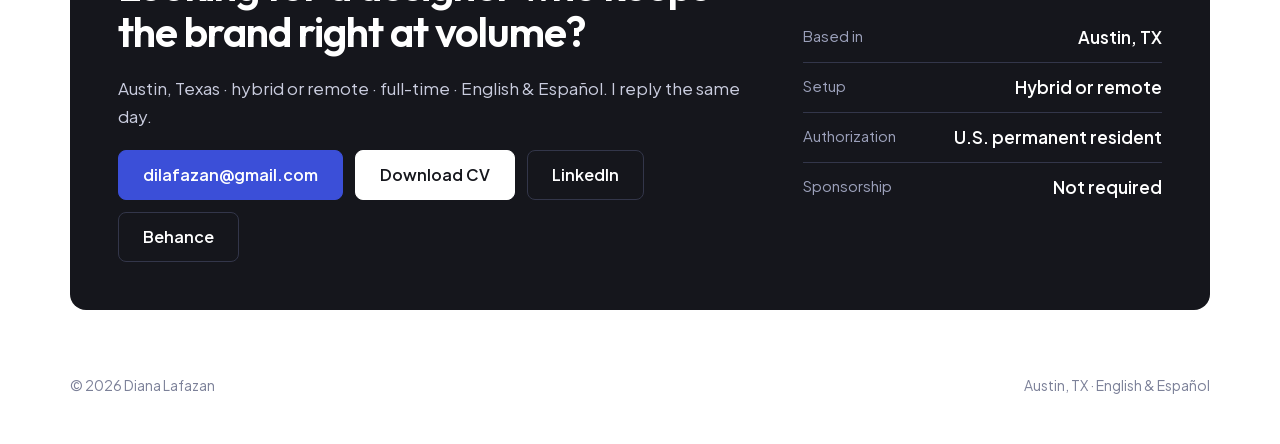
==== commit eaacac85: "Lead the home page with product design - Product designer headline and intro without tool names; Aut" ====
--- a/brand/index.html
+++ b/brand/index.html
@@ -26,7 +26,7 @@
         <span class="eyebrow">Brand &amp; graphic designer · Austin, TX · English &amp; Español</span>
         <h1>Brands that hold together on the shelf, on screen and on the street.</h1>
         <p class="lede">Thirteen years of identity, packaging, campaign and broadcast design in the U.S. and Latin America. I do my best work inside a brand, at volume: a pay-per-view campaign in every format, a bank’s launch across 18 billboard sizes, a 44-SKU coffee line.</p>
-        <p class="note">Open to full-time roles, hybrid or remote. U.S. permanent resident, no sponsorship needed.</p>
+        <p class="note">Available for full-time roles · Hybrid or remote · No sponsorship needed</p>
         <div class="btn-row" style="padding-top: 6px;">
           <a class="btn primary" href="#work">See the work</a>
           <a class="btn" href="../assets/Diana-Lafazan-CV-Brand-Designer.pdf" download>Download CV</a>
--- a/assets/css/site.css
+++ b/assets/css/site.css
@@ -177,5 +177,8 @@
 .slides img, .slides video { width: 100%; border-radius: 12px; box-shadow: 0 0 0 1px var(--frame); background: var(--surface); }
 .slides figure { margin: 0; }
 .slides figcaption { font-size: 14px; color: var(--muted); margin-top: 10px; }
+.slides .onair { display: grid; grid-template-columns: repeat(2, minmax(0, 1fr)); gap: clamp(12px, 2vw, 20px); }
+.slides .onair figcaption { grid-column: 1 / -1; margin-top: 0; }
+@media (max-width: 760px) { .slides .onair { grid-template-columns: minmax(0, 1fr); } }
 
 .project-foot { display: flex; justify-content: space-between; align-items: center; gap: 16px; flex-wrap: wrap; margin-top: 56px; padding-top: 24px; border-top: 1px solid var(--line); }
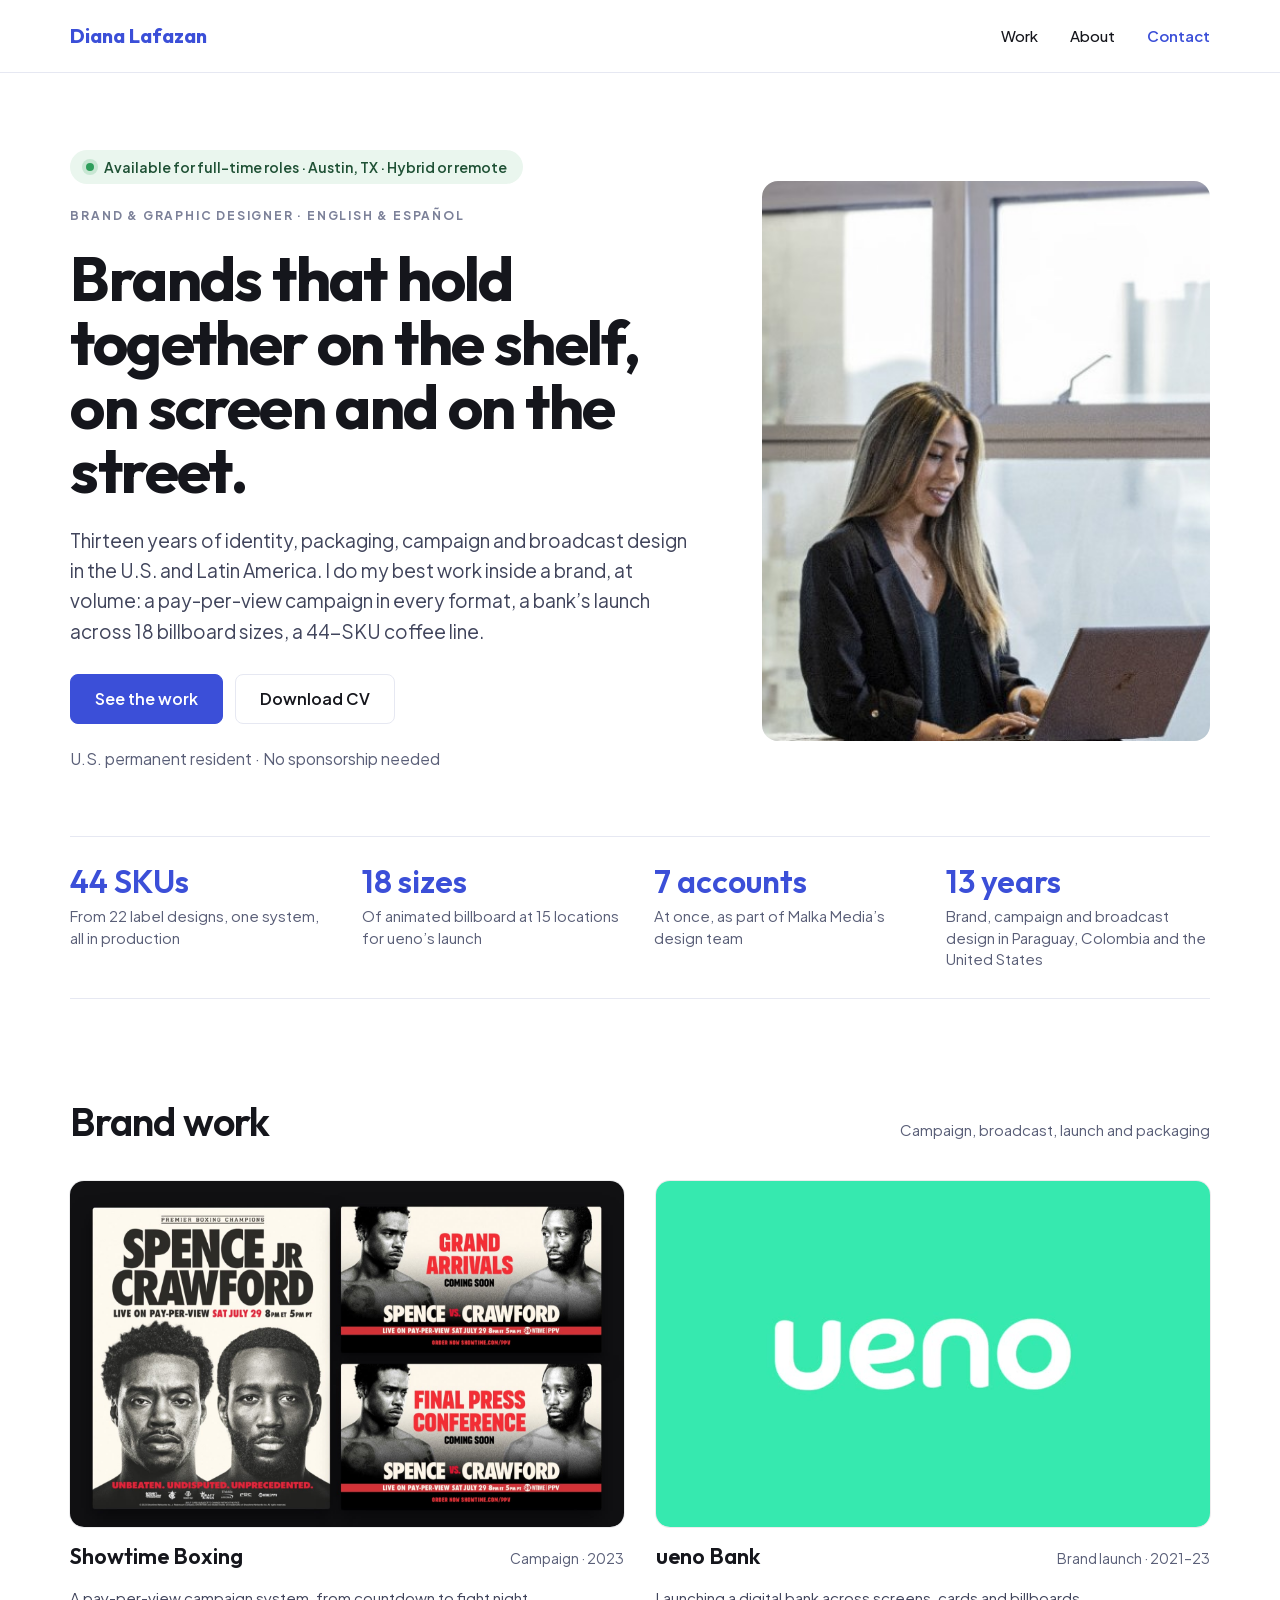
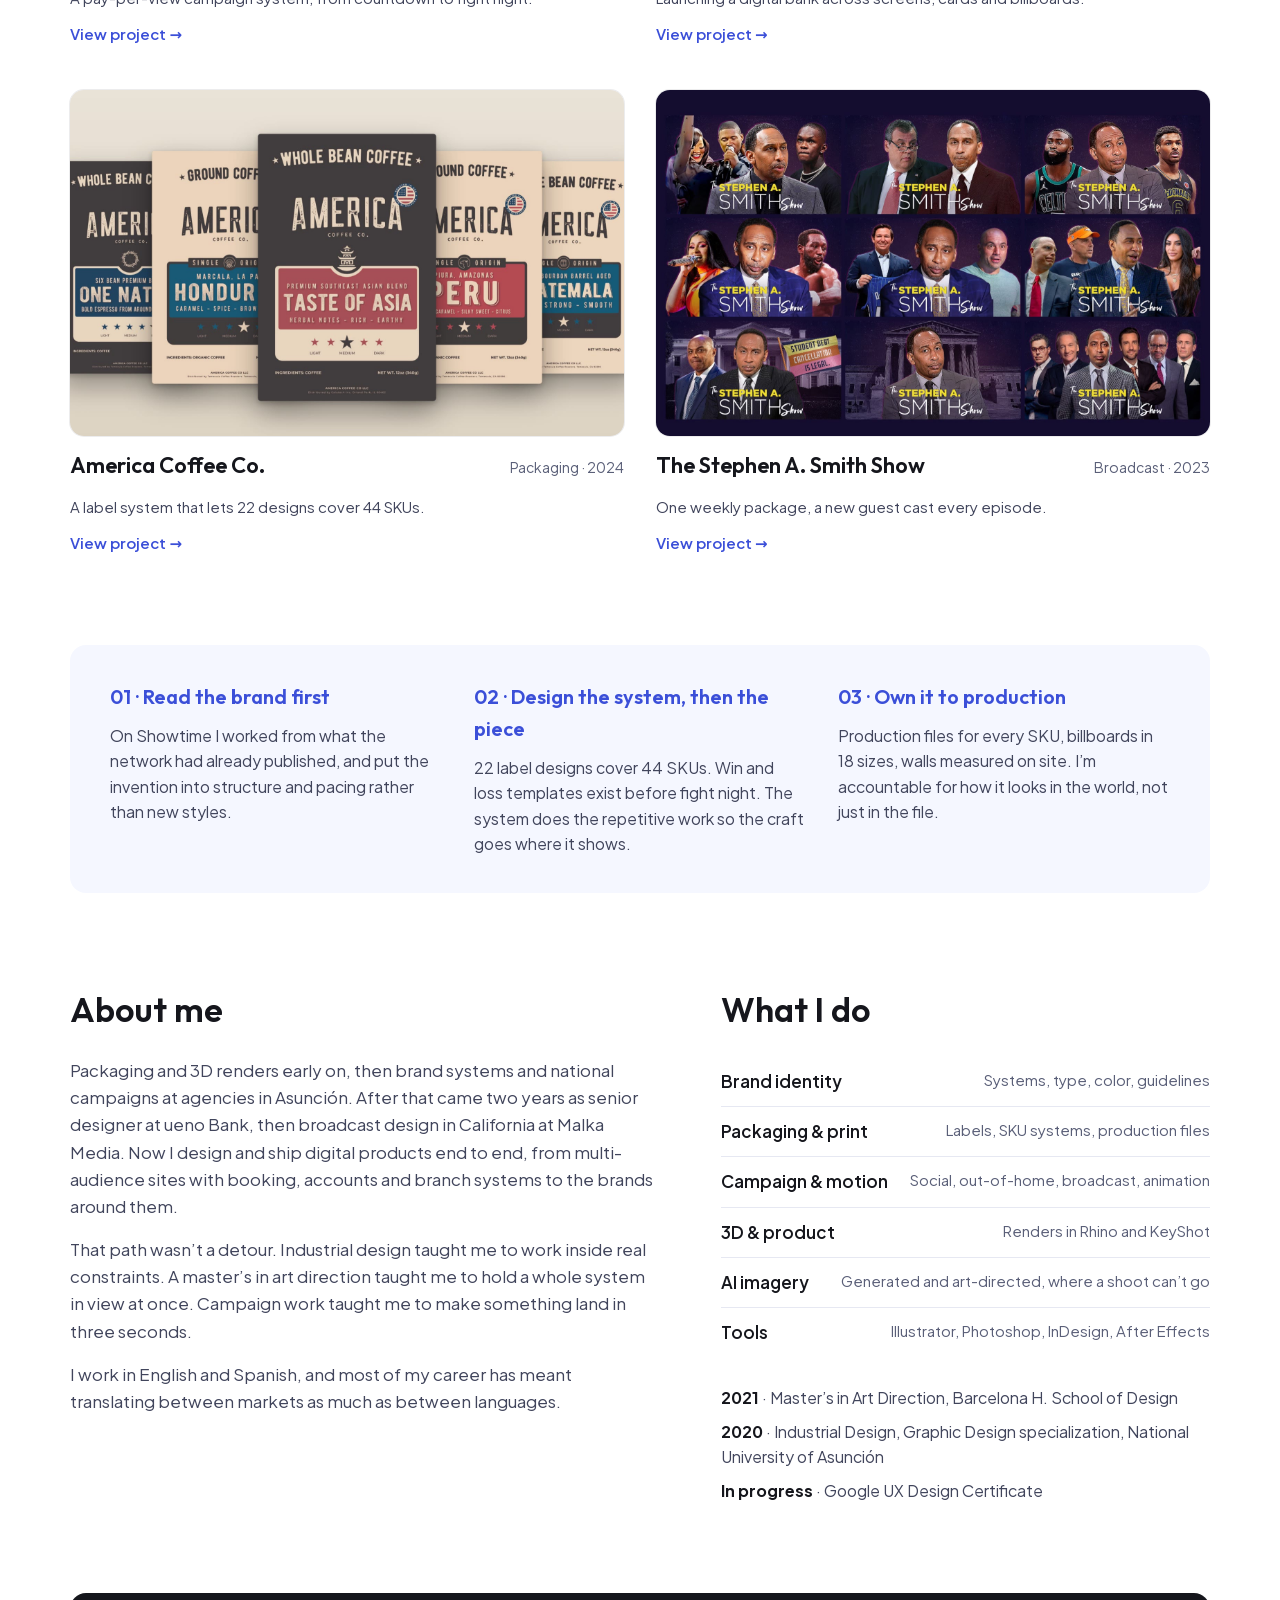
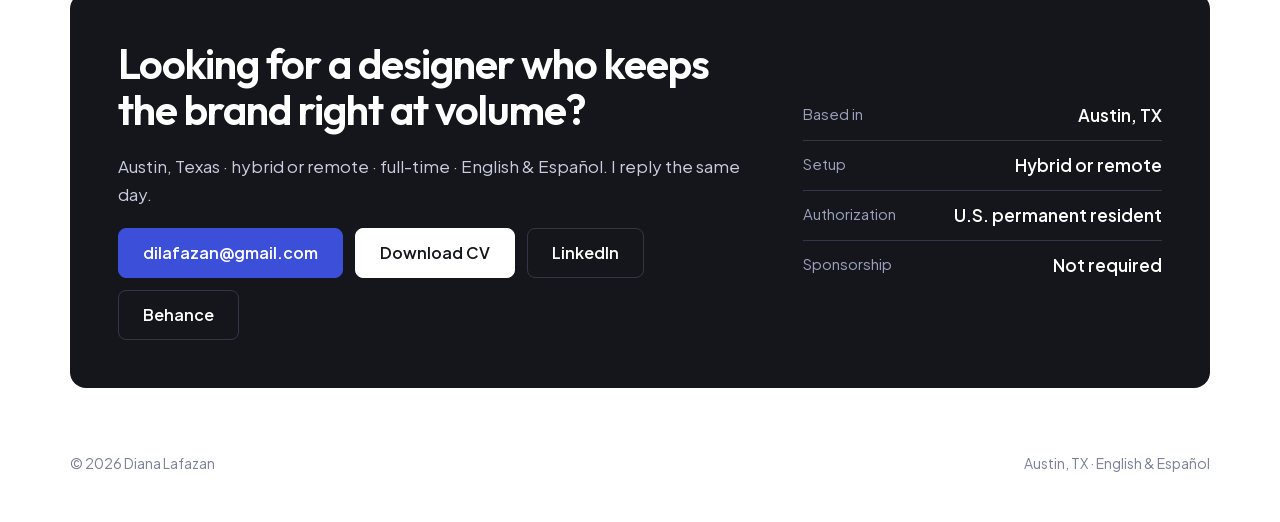
==== commit d3ad655a: "Green availability pill, digital-products About line, clearer numbers Co-Authored-By: Claude Opus 5." ====
--- a/brand/index.html
+++ b/brand/index.html
@@ -23,14 +23,15 @@
   <section class="hero">
     <div class="wrap">
       <div class="stack" style="gap: 22px;">
-        <span class="eyebrow">Brand &amp; graphic designer · Austin, TX · English &amp; Español</span>
+        <span class="status"><i aria-hidden="true"></i>Available for full-time roles · Austin, TX · Hybrid or remote</span>
+        <span class="eyebrow">Brand &amp; graphic designer · English &amp; Español</span>
         <h1>Brands that hold together on the shelf, on screen and on the street.</h1>
         <p class="lede">Thirteen years of identity, packaging, campaign and broadcast design in the U.S. and Latin America. I do my best work inside a brand, at volume: a pay-per-view campaign in every format, a bank’s launch across 18 billboard sizes, a 44-SKU coffee line.</p>
-        <p class="note">Available for full-time roles · Hybrid or remote · No sponsorship needed</p>
         <div class="btn-row" style="padding-top: 6px;">
           <a class="btn primary" href="#work">See the work</a>
           <a class="btn" href="../assets/Diana-Lafazan-CV-Brand-Designer.pdf" download>Download CV</a>
         </div>
+        <p class="note">U.S. permanent resident · No sponsorship needed</p>
       </div>
       <figure class="portrait">
         <img src="../assets/img/diana.jpg" alt="Diana Lafazan working on a laptop by a window">
@@ -39,10 +40,10 @@
   </section>
   <div class="wrap">
     <section class="numbers" aria-label="At a glance">
-      <div><b>13 years</b><span>Brand, campaign and broadcast design</span></div>
-      <div><b>44 SKUs</b><span>From 22 label designs, one system</span></div>
-      <div><b>18 sizes</b><span>Of animated billboard for ueno’s launch</span></div>
+      <div><b>44 SKUs</b><span>From 22 label designs, one system, all in production</span></div>
+      <div><b>18 sizes</b><span>Of animated billboard at 15 locations for ueno’s launch</span></div>
       <div><b>7 accounts</b><span>At once, as part of Malka Media’s design team</span></div>
+      <div><b>13 years</b><span>Brand, campaign and broadcast design in Paraguay, Colombia and the United States</span></div>
     </section>
     <section class="section" id="work">
       <div class="section-head"><h2>Brand work</h2><span>Campaign, broadcast, launch and packaging</span></div>
@@ -81,7 +82,7 @@
     <section class="section about" id="about">
       <div class="stack">
         <h2>About me</h2>
-        <p>Packaging and 3D renders early on, then brand systems and national campaigns at agencies in Asunción. After that came two years as senior designer at ueno Bank, then broadcast design in California at Malka Media. Now I design and ship websites end to end, and I still do the brand work.</p>
+        <p>Packaging and 3D renders early on, then brand systems and national campaigns at agencies in Asunción. After that came two years as senior designer at ueno Bank, then broadcast design in California at Malka Media. Now I design and ship digital products end to end, from multi-audience sites with booking, accounts and branch systems to the brands around them.</p>
         <p>That path wasn’t a detour. Industrial design taught me to work inside real constraints. A master’s in art direction taught me to hold a whole system in view at once. Campaign work taught me to make something land in three seconds.</p>
         <p>I work in English and Spanish, and most of my career has meant translating between markets as much as between languages.</p>
       </div>
--- a/assets/css/site.css
+++ b/assets/css/site.css
@@ -23,6 +23,10 @@
   --band: #15161C;          /* the dark contact band */
   --band-text: #C9CCDE;
   --band-line: #33364A;
+  --status-bg: #EAF6EE;
+  --status-ink: #1F5135;
+  --status-dot: #2E9E5B;
+  --status-ring: rgba(46, 158, 91, 0.18);
   --gutter: clamp(16px, 5.5vw, 80px);
   --max: 1200px;
 }
@@ -43,6 +47,10 @@
     --band: #181A24;
     --band-text: #B9BDD0;
     --band-line: #2C2F40;
+    --status-bg: rgba(46, 158, 91, 0.14);
+    --status-ink: #9BE0B8;
+    --status-dot: #4CC383;
+    --status-ring: rgba(76, 195, 131, 0.2);
   }
 }
 
@@ -84,6 +92,10 @@
 .hero h1 { font-size: clamp(38px, 5vw, 62px); line-height: 1.03; font-weight: 700; letter-spacing: -1.6px; }
 .hero .lede { font-size: 19px; }
 .hero .note { color: var(--muted); font-size: 16px; }
+/* Availability pill: reads as a live status, not a request */
+.status { align-self: flex-start; display: inline-flex; align-items: center; gap: 10px; padding: 8px 16px; border-radius: 99px;
+  background: var(--status-bg); color: var(--status-ink); font-size: 14px; font-weight: 600; line-height: 1.3; }
+.status i { width: 8px; height: 8px; border-radius: 50%; background: var(--status-dot); flex: none; box-shadow: 0 0 0 4px var(--status-ring); }
 .portrait { margin: 0; }
 .portrait img { width: 100%; aspect-ratio: 4 / 5; object-fit: cover; object-position: 56% 28%; border-radius: 16px; }
 .portrait figcaption { margin-top: 10px; font-size: 14px; color: var(--muted); }
@@ -94,10 +106,9 @@
 }
 
 /* ── Numbers ── */
-.numbers { display: grid; grid-template-columns: repeat(4, minmax(0, 1fr)); gap: 28px; padding: 28px 0; border-top: 1px solid var(--line); border-bottom: 1px solid var(--line); }
+.numbers { display: grid; grid-template-columns: repeat(auto-fit, minmax(200px, 1fr)); gap: 28px; padding: 28px 0; border-top: 1px solid var(--line); border-bottom: 1px solid var(--line); }
 .numbers b { display: block; font: 600 32px/1 'Outfit', sans-serif; color: var(--accent); margin-bottom: 8px; }
 .numbers span { font-size: 15px; color: var(--muted); line-height: 1.45; display: block; }
-@media (max-width: 860px) { .numbers { grid-template-columns: repeat(2, minmax(0, 1fr)); } }
 
 /* ── Sections ── */
 .section { padding-top: clamp(56px, 7vw, 96px); }
